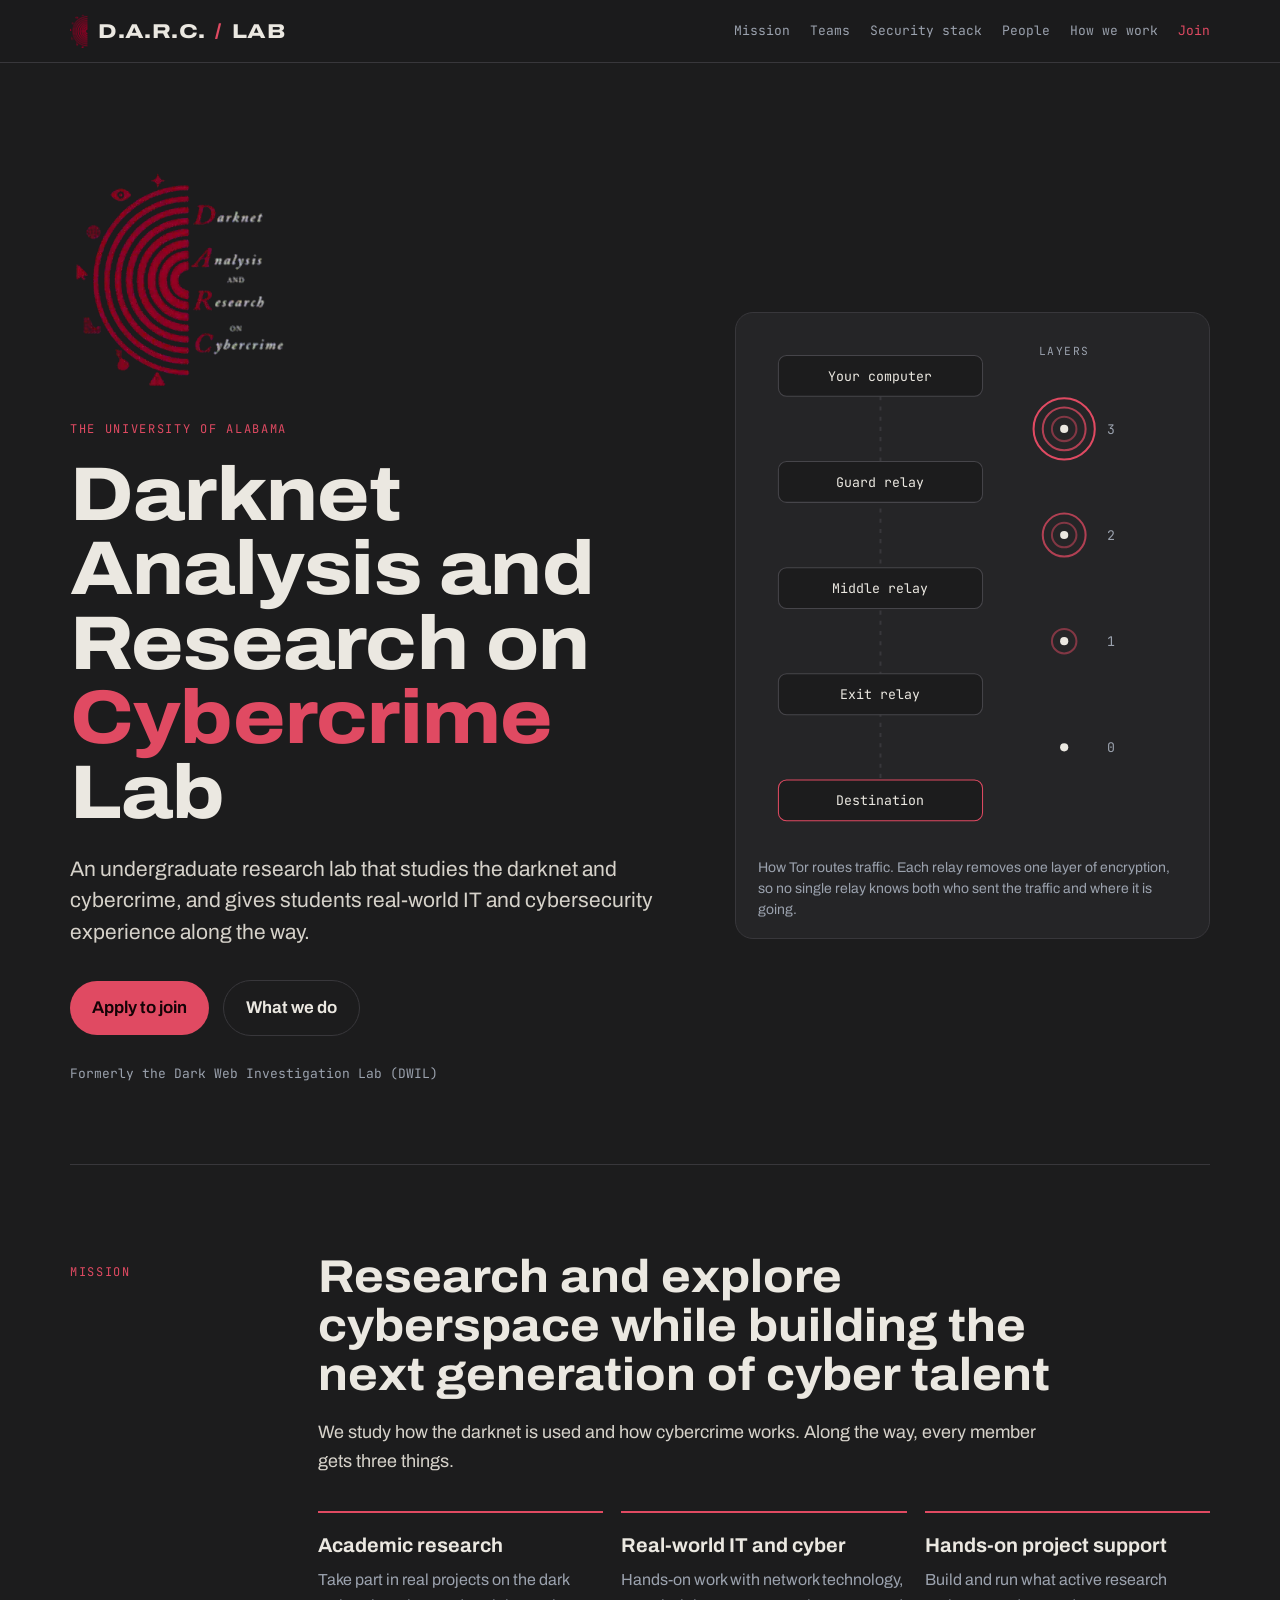
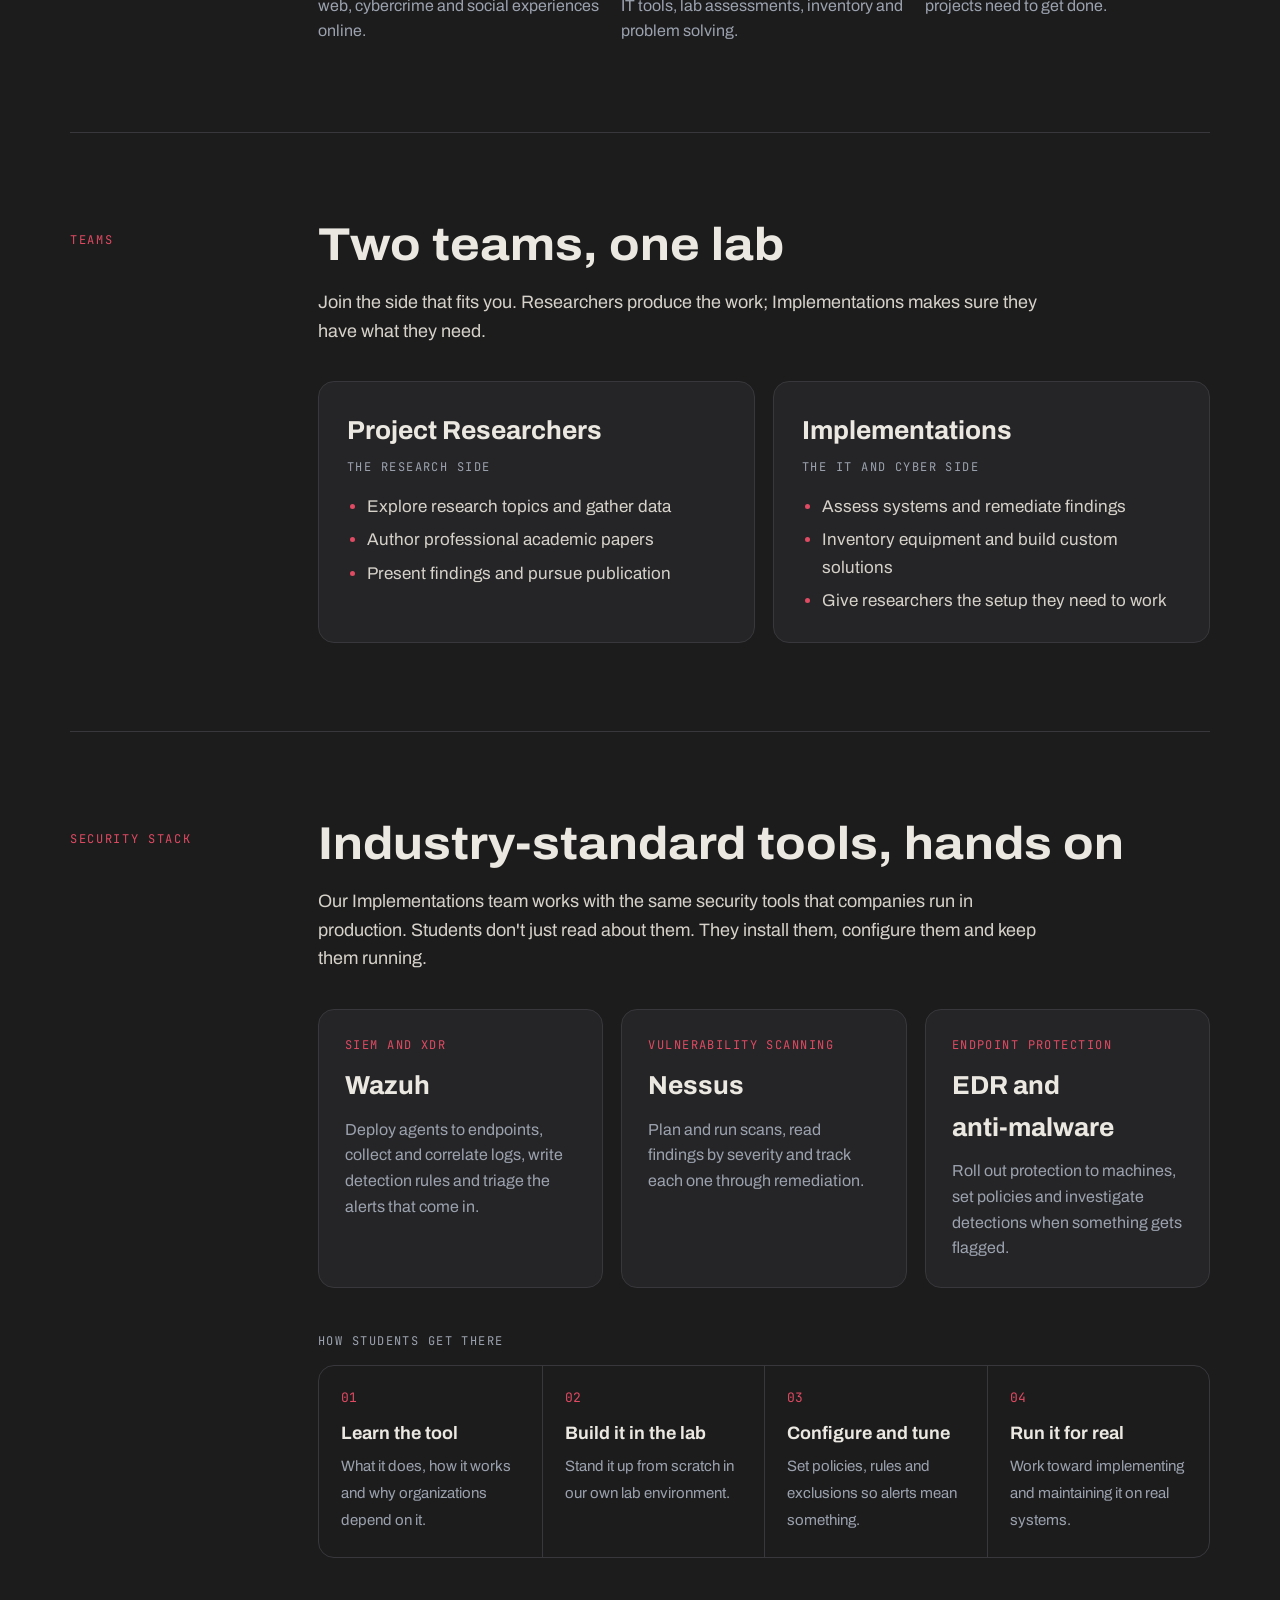
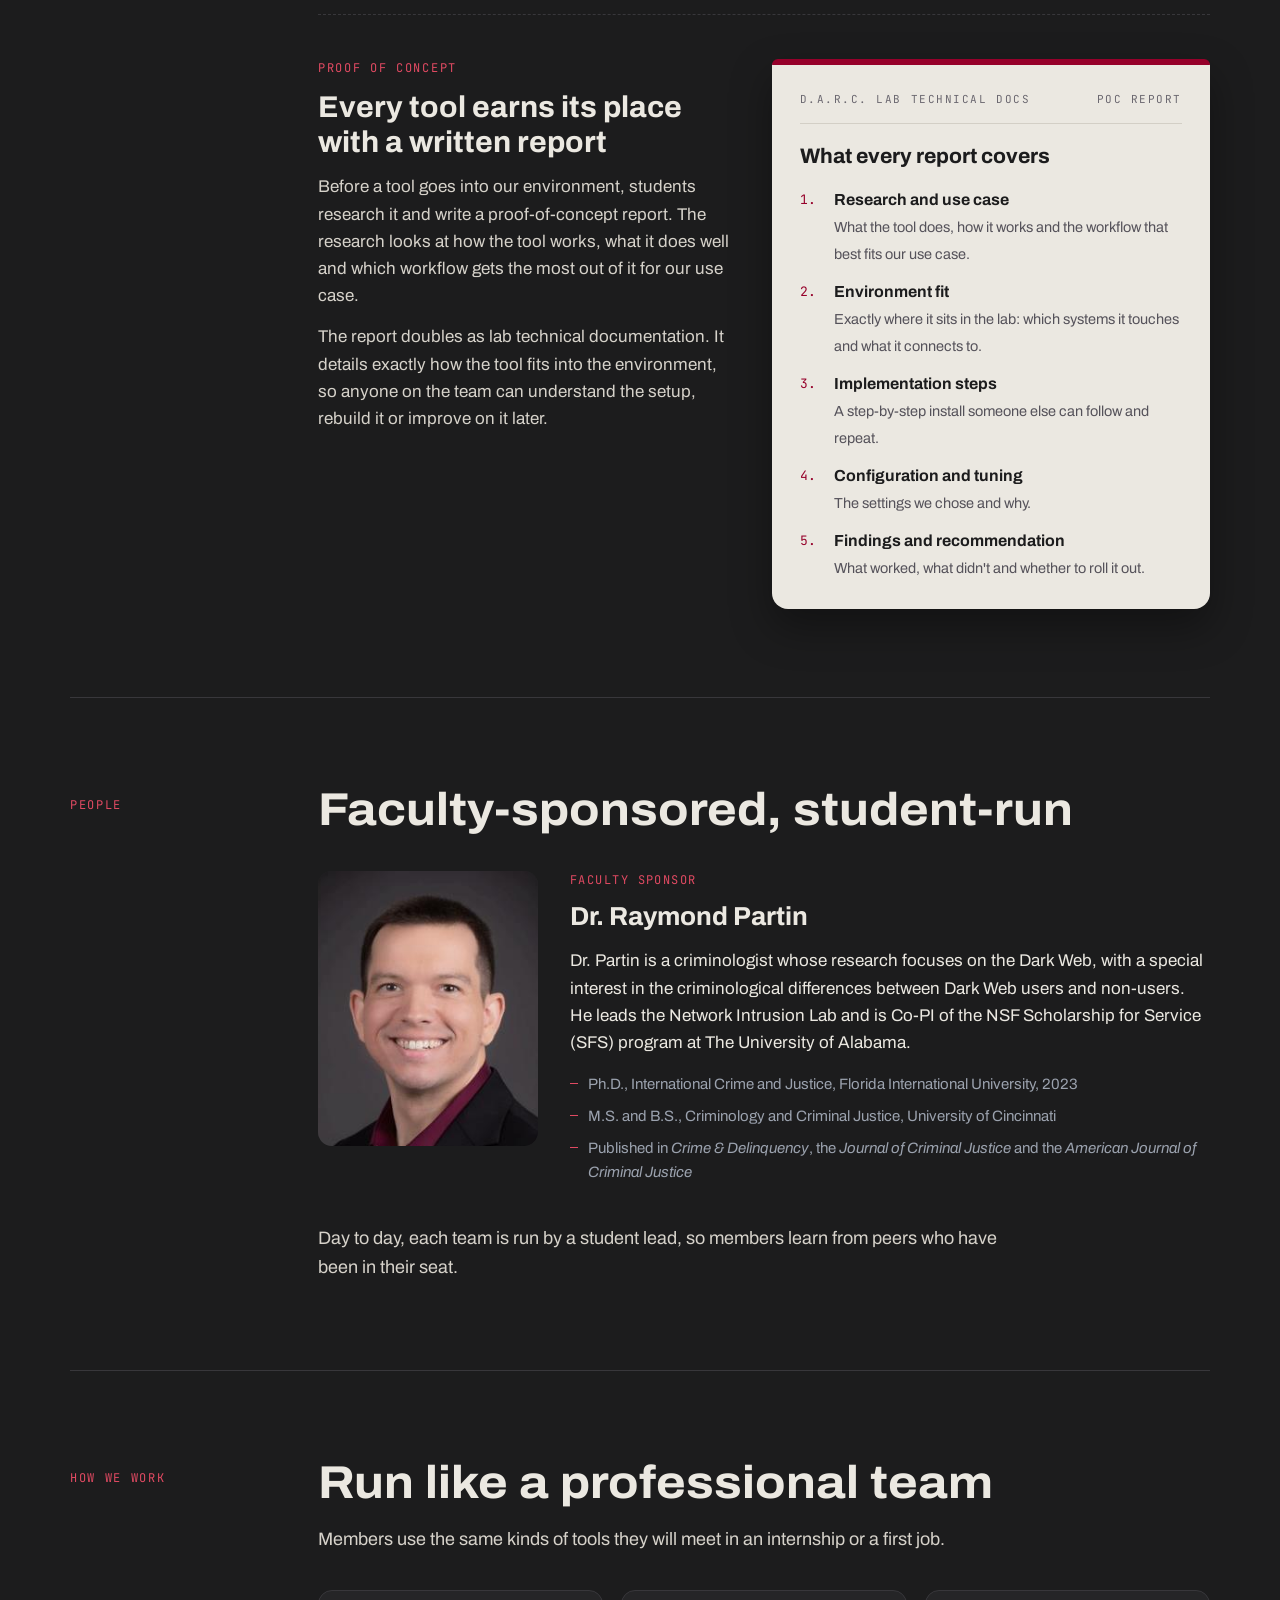
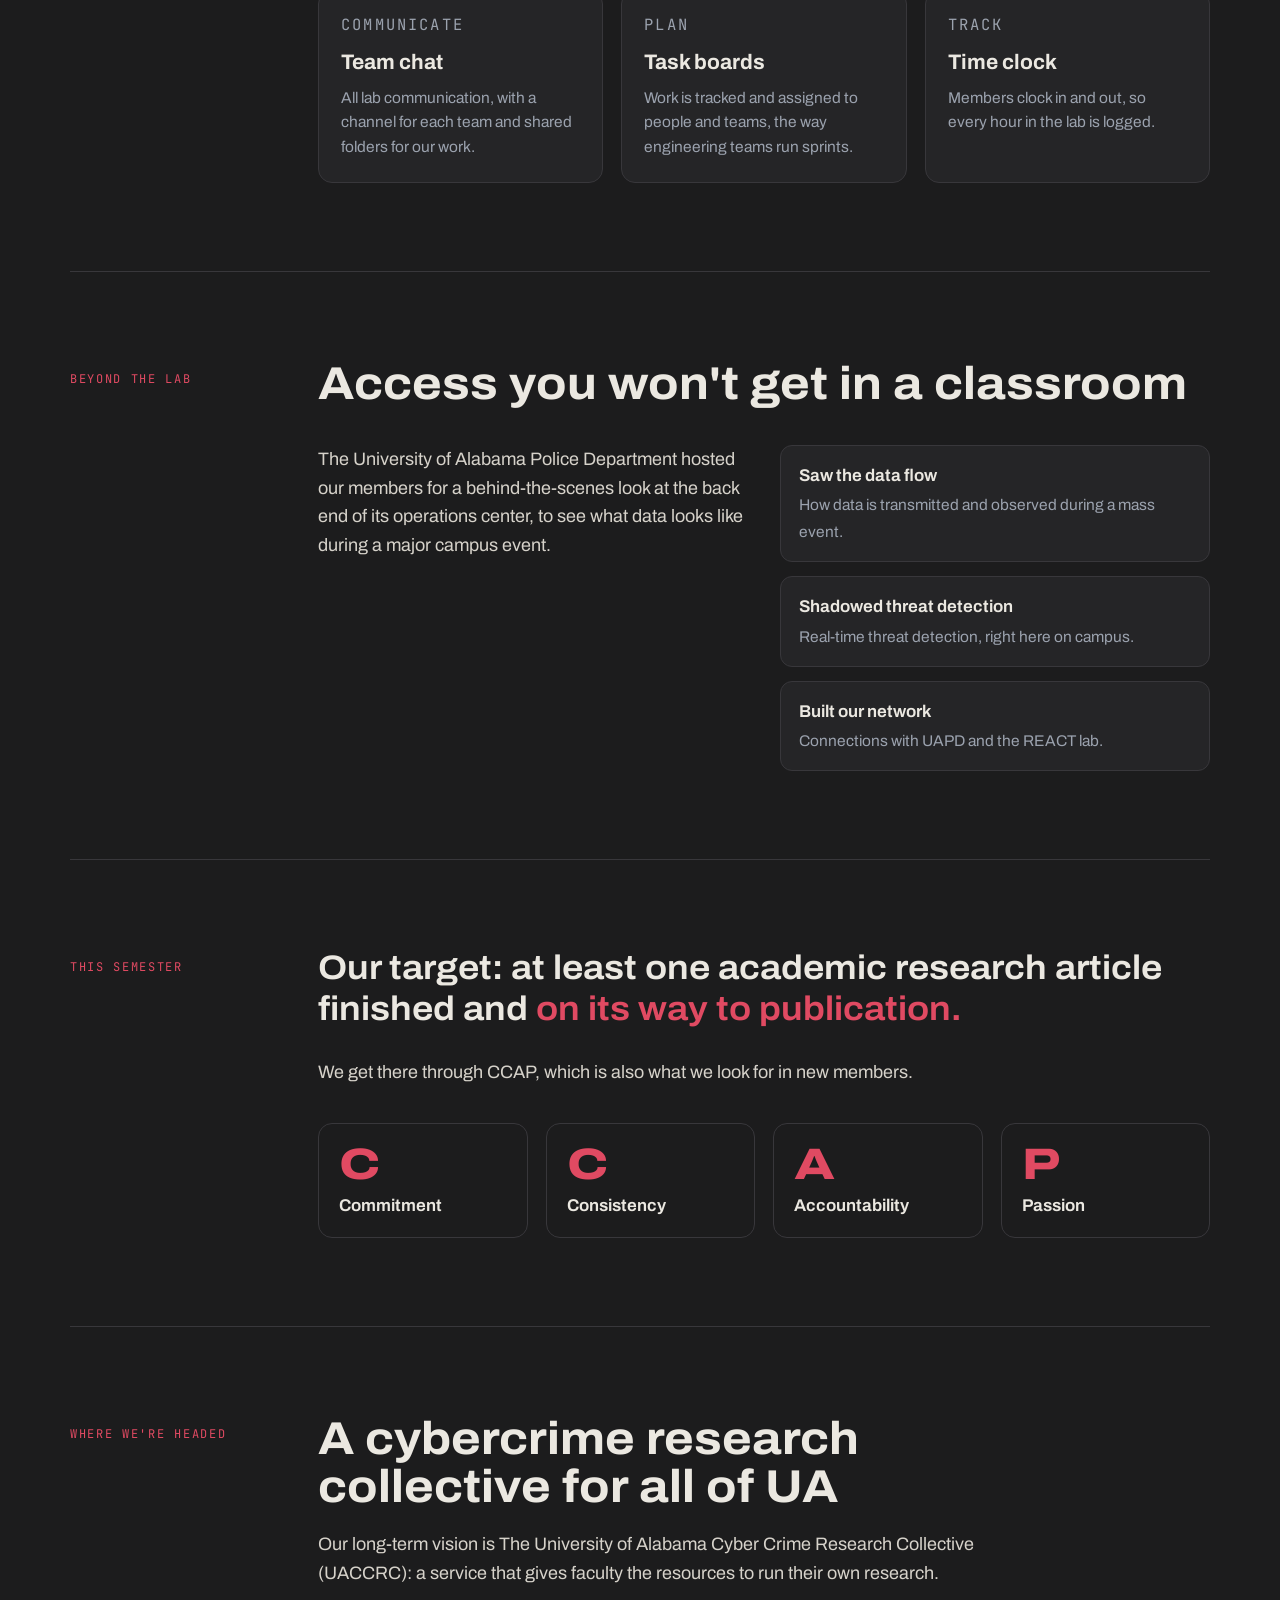
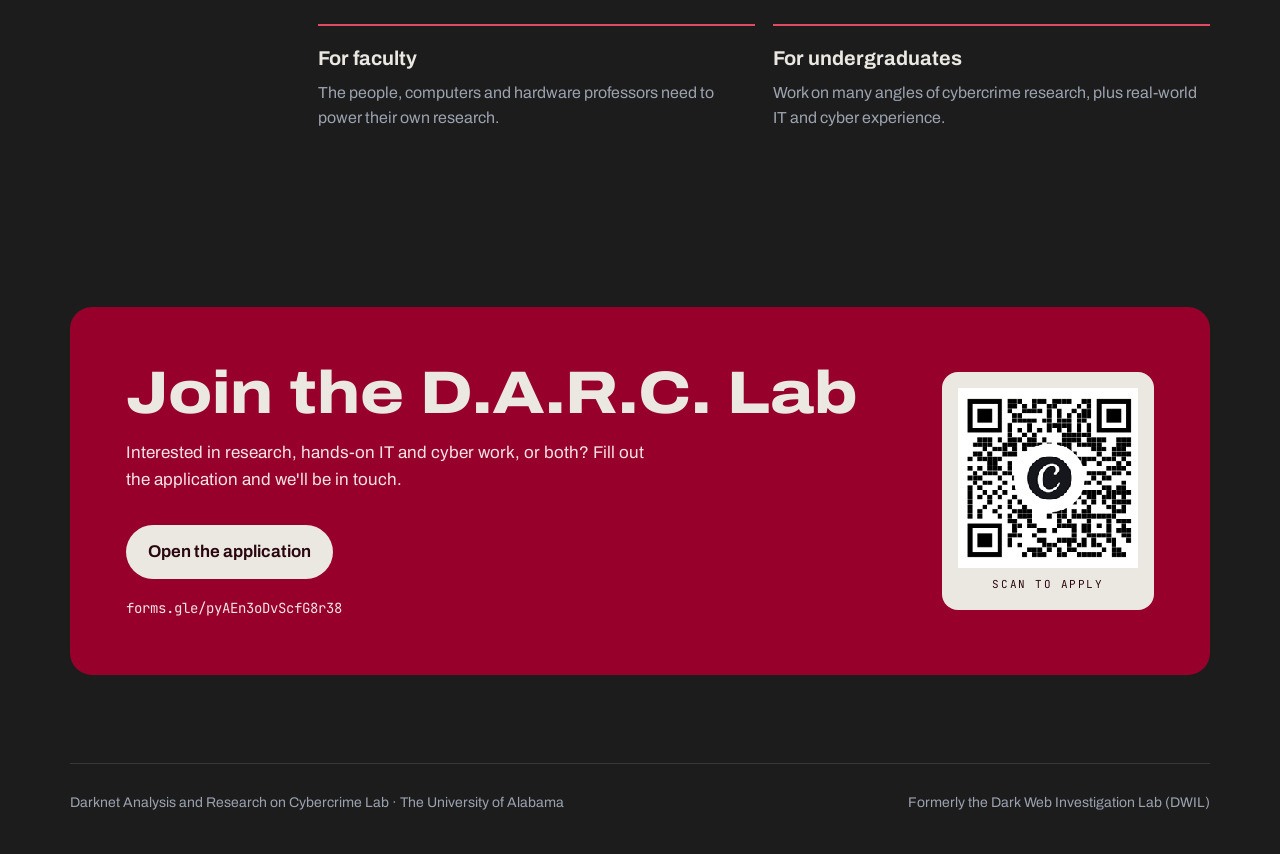
==== index.html @ 3f5a8631 "D.A.R.C. Lab website Co-Authored-By: Claude Opus 5.5 <noreply@anthropic.com> Claude-Session: https:/" ====
<!doctype html>
<html lang="en">
<head>
<meta charset="utf-8">
<meta name="viewport" content="width=device-width, initial-scale=1, viewport-fit=cover">
<meta name="description" content="The Darknet Analysis and Research on Cybercrime Lab (D.A.R.C. Lab) at The University of Alabama.">
<title>D.A.R.C. Lab</title>
<link rel="icon" href="favicon.ico" sizes="any">
<link rel="icon" type="image/png" sizes="32x32" href="assets/favicon-32.png">
<link rel="apple-touch-icon" href="assets/icon-180.png">
<meta property="og:image" content="assets/icon-512.png">
<meta name="theme-color" content="#1c1c1d">
<link rel="preconnect" href="https://fonts.googleapis.com">
<link rel="preconnect" href="https://fonts.gstatic.com" crossorigin>
<link rel="stylesheet" href="https://fonts.googleapis.com/css2?family=Archivo:wdth,wght@62..125,300..800&family=JetBrains+Mono:wght@400;500&display=swap">
<style>
html, body { margin: 0; }
img { max-width: 100%; }
/* Layout: a field report. Mono section tags in a left rail, content in the right column; hero pairs the lab's name with a Tor circuit diagram. Single dark look by choice. */
:root {
  --ink: #1c1c1d;
  --panel: #252527;
  --line: #38373b;
  --fg: #ebe8e1;
  --muted: #9ba2ae;
  --crimson: #e04a62;
  --crimson-deep: #96002a;
  --display: "Archivo", "Helvetica Neue", Arial, sans-serif;
  --body: "Archivo", "Helvetica Neue", Arial, sans-serif;
  --mono: "JetBrains Mono", ui-monospace, "SFMono-Regular", Menlo, monospace;
  color-scheme: dark;
}
* { box-sizing: border-box; }
html { scroll-behavior: smooth; }
@media (prefers-reduced-motion: reduce) { html { scroll-behavior: auto; } }
body {
  background: var(--ink);
  color: var(--fg);
  font-family: var(--body);
  font-size: 17px;
  line-height: 1.6;
  padding-inline: clamp(16px, 4vw, 40px);
  padding-block: 0;
}
a { color: inherit; }
a:focus-visible, button:focus-visible { outline: 2px solid var(--crimson); outline-offset: 3px; border-radius: 4px; }
.wrap { max-width: 1140px; margin-inline: auto; }
h1, h2, h3 { font-family: var(--display); margin: 0; text-wrap: balance; }
p { margin: 0; }
.tag { font-family: var(--mono); font-size: 12px; letter-spacing: .14em; text-transform: uppercase; color: var(--crimson); }
.muted { color: var(--muted); }

/* Header */
.top {
  position: sticky; top: env(safe-area-inset-top, 0px); z-index: 5;
  background: color-mix(in srgb, var(--ink) 88%, transparent);
  backdrop-filter: blur(8px);
  border-bottom: 1px solid var(--line);
  margin-inline: calc(-1 * clamp(16px, 4vw, 40px));
  padding: 14px clamp(16px, 4vw, 40px);
}
.top .wrap { display: flex; align-items: center; justify-content: space-between; gap: 16px; flex-wrap: wrap; }
.mark { display: inline-flex; align-items: center; gap: 10px; font-family: var(--display); font-stretch: 125%; font-weight: 800; font-size: 20px; letter-spacing: .02em; text-decoration: none; }
.mark span { color: var(--crimson); }
.mark img { height: 34px; width: auto; }
.hero-logo { width: clamp(150px, 20vw, 220px); height: auto; margin-bottom: 20px; }
.nav { display: flex; gap: 20px; flex-wrap: wrap; font-family: var(--mono); font-size: 13px; }
.nav a { text-decoration: none; color: var(--muted); }
.nav a:hover { color: var(--fg); }
.nav a.cta { color: var(--crimson); }

/* Hero */
.hero { display: grid; grid-template-columns: minmax(0, 1.25fr) minmax(0, 1fr); gap: clamp(32px, 6vw, 72px); align-items: center; padding-block: clamp(48px, 9vw, 104px) clamp(48px, 7vw, 80px); }
.hero h1 { font-stretch: 112%; font-weight: 780; font-size: clamp(40px, 6.4vw, 76px); line-height: .98; letter-spacing: -.01em; margin-block: 18px 24px; }
.hero h1 em { font-style: normal; color: var(--crimson); }
.lede { font-size: clamp(18px, 2vw, 21px); line-height: 1.5; max-width: 34em; color: #d6d2ca; }
.actions { display: flex; flex-wrap: wrap; gap: 14px; align-items: center; margin-top: 32px; }
.btn { display: inline-flex; align-items: center; gap: 10px; background: var(--crimson); color: #140306; font-weight: 650; text-decoration: none; padding: 13px 22px; border-radius: 999px; transition: transform .15s ease; }
.btn:hover { transform: translateY(-1px); }
.btn.ghost { background: transparent; color: var(--fg); border: 1px solid var(--line); }
.formerly { margin-top: 28px; font-family: var(--mono); font-size: 13px; color: var(--muted); }

.circuit { background: var(--panel); border: 1px solid var(--line); border-radius: 18px; padding: 22px 22px 18px; }
.circuit svg { display: block; width: 100%; height: auto; max-width: 100%; }
.circuit figcaption { font-size: 14px; line-height: 1.5; color: var(--muted); margin-top: 12px; }
.travel { animation: travel 6s linear infinite; }
@keyframes travel { from { transform: translateY(0); } to { transform: translateY(416px); } }
@media (prefers-reduced-motion: reduce) { .travel { animation: none; } }

/* Sections */
.sec { display: grid; grid-template-columns: 200px minmax(0, 1fr); gap: 24px 48px; padding-block: clamp(48px, 7vw, 88px); border-top: 1px solid var(--line); }
.sec > .tag { padding-top: 10px; }
.sec h2 { font-stretch: 108%; font-weight: 720; font-size: clamp(30px, 4vw, 46px); line-height: 1.06; margin-bottom: 18px; }
.sec .intro { max-width: 40em; color: #d6d2ca; font-size: 18px; }
.grid { display: grid; gap: 18px; margin-top: 36px; }
.g3 { grid-template-columns: repeat(3, minmax(0, 1fr)); }
.g2 { grid-template-columns: repeat(2, minmax(0, 1fr)); }
.g4 { grid-template-columns: repeat(4, minmax(0, 1fr)); }
.item { border-top: 2px solid var(--crimson); padding-top: 16px; }
.item h3 { font-size: 20px; font-weight: 680; margin-bottom: 6px; }
.item p { color: var(--muted); font-size: 16px; }

.team { background: var(--panel); border: 1px solid var(--line); border-radius: 16px; padding: 28px; }
.team h3 { font-size: 26px; font-weight: 720; }
.team .lead { font-family: var(--mono); font-size: 12px; letter-spacing: .12em; text-transform: uppercase; color: var(--muted); margin: 6px 0 16px; }
.team ul { margin: 0; padding-left: 20px; color: #d6d2ca; display: grid; gap: 6px; }
.team li::marker { color: var(--crimson); }

.sponsor { display: grid; grid-template-columns: 220px minmax(0, 1fr); gap: 32px; align-items: start; margin-top: 36px; }
.sponsor img, .person img { width: 100%; aspect-ratio: 4 / 5; object-fit: cover; object-position: center top; border-radius: 14px; background: var(--panel); }
.role { font-family: var(--mono); font-size: 12px; letter-spacing: .12em; text-transform: uppercase; color: var(--crimson); margin-bottom: 6px; }
.sponsor h3, .person h3 { font-size: 26px; font-weight: 720; margin-bottom: 10px; }
.sponsor p + p { margin-top: 12px; }
.facts { list-style: none; padding: 0; margin: 16px 0 0; display: grid; gap: 8px; font-size: 15px; color: var(--muted); }
.facts li { padding-left: 18px; position: relative; }
.facts li::before { content: ""; position: absolute; left: 0; top: .7em; width: 8px; height: 1px; background: var(--crimson); }
.people { display: grid; grid-template-columns: repeat(2, minmax(0, 1fr)); gap: 28px; margin-top: 44px; }
.person { display: grid; grid-template-columns: 140px minmax(0, 1fr); gap: 22px; align-items: start; }
.person .from { font-size: 15px; color: var(--muted); margin-bottom: 4px; }

.tool { background: var(--panel); border: 1px solid var(--line); border-radius: 14px; padding: 22px; }
.tool .tag { color: var(--muted); }
.tool h3 { font-size: 21px; font-weight: 700; margin: 8px 0 6px; }
.tool p { color: var(--muted); font-size: 15.5px; }

.past { display: grid; grid-template-columns: minmax(0, 1fr) minmax(0, 1fr); gap: 32px; margin-top: 36px; }
.past ul { list-style: none; padding: 0; margin: 0; display: grid; gap: 14px; }
.past li { background: var(--panel); border: 1px solid var(--line); border-radius: 12px; padding: 16px 18px; }
.past li b { display: block; font-weight: 650; margin-bottom: 2px; }
.past li span { color: var(--muted); font-size: 15.5px; }

.target { font-family: var(--display); font-stretch: 108%; font-weight: 650; font-size: clamp(24px, 3vw, 34px); line-height: 1.2; max-width: 26em; }
.target em { font-style: normal; color: var(--crimson); }
.ccap .letter { font-family: var(--display); font-stretch: 125%; font-weight: 800; font-size: 44px; line-height: 1; color: var(--crimson); }
.ccap .word { font-weight: 650; margin-top: 6px; }
.ccap > div { border: 1px solid var(--line); border-radius: 14px; padding: 18px 20px; }

.join { display: grid; grid-template-columns: minmax(0, 1fr) auto; gap: 40px; align-items: center; background: var(--crimson-deep); border-radius: 22px; padding: clamp(28px, 5vw, 56px); margin-block: clamp(48px, 7vw, 88px); }
.join h2 { font-stretch: 118%; font-weight: 800; font-size: clamp(34px, 5vw, 60px); line-height: 1; margin-bottom: 16px; }
.join p { color: #f6e3e6; max-width: 32em; }
.join .btn { background: var(--fg); color: #2a0710; }
.join .link { font-family: var(--mono); font-size: 14px; color: #f6e3e6; word-break: break-all; margin-top: 18px; }
.qr { background: var(--fg); border-radius: 16px; padding: 16px; text-align: center; }
.qr img { width: 180px; height: 180px; display: block; image-rendering: pixelated; }
.qr span { display: block; font-family: var(--mono); font-size: 11px; letter-spacing: .14em; color: #2a0710; margin-top: 8px; }

.stack { display: grid; grid-template-columns: repeat(3, minmax(0, 1fr)); gap: 18px; margin-top: 36px; }
.stack article { background: var(--panel); border: 1px solid var(--line); border-radius: 16px; padding: 26px; display: flex; flex-direction: column; gap: 10px; }
.stack .kind { font-family: var(--mono); font-size: 12px; letter-spacing: .12em; text-transform: uppercase; color: var(--crimson); }
.stack h3 { font-size: 26px; font-weight: 720; }
.stack p { color: var(--muted); font-size: 16px; }
.path { list-style: none; counter-reset: step; padding: 0; margin: 40px 0 0; display: grid; grid-template-columns: repeat(4, minmax(0, 1fr)); gap: 0; border: 1px solid var(--line); border-radius: 16px; overflow: hidden; }
.path li { counter-increment: step; padding: 22px 22px 24px; border-left: 1px solid var(--line); }
.path li:first-child { border-left: none; }
.path li::before { content: "0" counter(step); display: block; font-family: var(--mono); font-size: 13px; color: var(--crimson); margin-bottom: 10px; }
.path b { display: block; font-size: 18px; font-weight: 680; margin-bottom: 4px; }
.path span { color: var(--muted); font-size: 15px; }
.path-label { font-family: var(--mono); font-size: 12px; letter-spacing: .12em; text-transform: uppercase; color: var(--muted); margin-top: 44px; }
.path-label + .path { margin-top: 14px; }
@media (max-width: 900px) { .stack { grid-template-columns: minmax(0, 1fr); } .path { grid-template-columns: repeat(2, minmax(0, 1fr)); } .path li:nth-child(3) { border-left: none; } .path li:nth-child(n+3) { border-top: 1px solid var(--line); } }
@media (max-width: 600px) { .path { grid-template-columns: minmax(0, 1fr); } .path li { border-left: none; } .path li + li { border-top: 1px solid var(--line); } }

.poc { display: grid; grid-template-columns: minmax(0, 1fr) minmax(0, 1.05fr); gap: 36px; align-items: start; margin-top: 56px; padding-top: 44px; border-top: 1px dashed var(--line); }
.poc h3 { font-size: clamp(24px, 2.6vw, 30px); font-weight: 720; line-height: 1.15; margin-bottom: 14px; }
.poc .body { color: #d6d2ca; font-size: 17px; }
.poc .body + .body { margin-top: 14px; }
.report { background: var(--fg); color: #1c1c1d; border-radius: 6px 6px 16px 16px; padding: 26px 28px 28px; box-shadow: 0 18px 40px rgba(0,0,0,.35); border-top: 6px solid var(--crimson-deep); }
.report .head { display: flex; justify-content: space-between; gap: 12px; flex-wrap: wrap; font-family: var(--mono); font-size: 11px; letter-spacing: .14em; text-transform: uppercase; color: #6b6870; padding-bottom: 14px; border-bottom: 1px solid #d3cfc6; }
.report .title { font-family: var(--display); font-weight: 720; font-size: 21px; margin: 16px 0 14px; color: #1c1c1d; }
.report ol { list-style: none; counter-reset: sec; margin: 0; padding: 0; display: grid; gap: 12px; }
.report li { counter-increment: sec; display: grid; grid-template-columns: 34px minmax(0, 1fr); }
.report li::before { content: counter(sec) "."; font-family: var(--mono); font-size: 13px; color: var(--crimson-deep); padding-top: 3px; }
.report li b { display: block; font-size: 16px; font-weight: 680; color: #1c1c1d; }
.report li span { font-size: 14.5px; color: #55525a; line-height: 1.5; }
@media (max-width: 900px) { .poc { grid-template-columns: minmax(0, 1fr); } }

footer { border-top: 1px solid var(--line); padding-block: 28px 40px; display: flex; flex-wrap: wrap; gap: 12px 32px; justify-content: space-between; font-size: 14px; color: var(--muted); }

@media (max-width: 900px) {
  .hero { grid-template-columns: minmax(0, 1fr); }
  .sec { grid-template-columns: minmax(0, 1fr); }
  .g3, .g4 { grid-template-columns: repeat(2, minmax(0, 1fr)); }
  .people, .past { grid-template-columns: minmax(0, 1fr); }
}
@media (max-width: 600px) {
  .g2, .g3 { grid-template-columns: minmax(0, 1fr); }
  .sponsor { grid-template-columns: minmax(0, 1fr); }
  .sponsor img { max-width: 220px; }
  .person { grid-template-columns: 96px minmax(0, 1fr); }
  .join { grid-template-columns: minmax(0, 1fr); }
  .qr { justify-self: start; }
  .nav { gap: 14px; }
}
</style>

</head>
<body>
<header class="top">
  <div class="wrap">
    <a class="mark" href="#top"><img src="assets/emblem.png" alt="" width="153" height="285">D.A.R.C.<span>/</span>LAB</a>
    <nav class="nav" aria-label="Sections">
      <a href="#mission">Mission</a>
      <a href="#teams">Teams</a>
      <a href="#stack">Security stack</a>
      <a href="#people">People</a>
      <a href="#work">How we work</a>
      <a class="cta" href="#join">Join</a>
    </nav>
  </div>
</header>

<main class="wrap" id="top">
  <section class="hero">
    <div>
      <picture>
        <source srcset="assets/darc-logo.png" media="(prefers-reduced-motion: reduce)">
        <img class="hero-logo" src="assets/darc-logo-animated.webp" alt="D.A.R.C. Lab logo: Darknet Analysis and Research on Cybercrime" width="293" height="300">
      </picture>
      <p class="tag">The University of Alabama</p>
      <h1>Darknet Analysis and Research on <em>Cybercrime</em> Lab</h1>
      <p class="lede">An undergraduate research lab that studies the darknet and cybercrime, and gives students real-world IT and cybersecurity experience along the way.</p>
      <div class="actions">
        <a class="btn" href="https://forms.gle/pyAEn3oDvScfG8r38" target="_blank" rel="noopener">Apply to join</a>
        <a class="btn ghost" href="#mission">What we do</a>
      </div>
      <p class="formerly">Formerly the Dark Web Investigation Lab (DWIL)</p>
    </div>

    <figure class="circuit" style="margin:0">
      <svg viewBox="0 0 420 500" role="img" aria-label="Diagram of a Tor circuit: traffic leaves your computer wrapped in three layers of encryption, and the guard, middle and exit relays each remove one layer before it reaches the destination.">
        <line x1="120" y1="40" x2="120" y2="456" stroke="#38373b" stroke-width="2" stroke-dasharray="4 6"/>
        <circle class="travel" cx="120" cy="40" r="5" fill="#e04a62"/>
        <g font-family="JetBrains Mono, monospace" font-size="13">
          <g><rect x="20" y="20" width="200" height="40" rx="8" fill="#1c1c1d" stroke="#46454a"/><text x="120" y="45" text-anchor="middle" fill="#ebe8e1">Your computer</text></g>
          <g><rect x="20" y="124" width="200" height="40" rx="8" fill="#1c1c1d" stroke="#46454a"/><text x="120" y="149" text-anchor="middle" fill="#ebe8e1">Guard relay</text></g>
          <g><rect x="20" y="228" width="200" height="40" rx="8" fill="#1c1c1d" stroke="#46454a"/><text x="120" y="253" text-anchor="middle" fill="#ebe8e1">Middle relay</text></g>
          <g><rect x="20" y="332" width="200" height="40" rx="8" fill="#1c1c1d" stroke="#46454a"/><text x="120" y="357" text-anchor="middle" fill="#ebe8e1">Exit relay</text></g>
          <g><rect x="20" y="436" width="200" height="40" rx="8" fill="#1c1c1d" stroke="#e04a62"/><text x="120" y="461" text-anchor="middle" fill="#ebe8e1">Destination</text></g>

          <g transform="translate(300 92)"><circle r="30" fill="none" stroke="#e04a62" stroke-width="2"/><circle r="21" fill="none" stroke="#e04a62" stroke-width="2" opacity=".75"/><circle r="12" fill="none" stroke="#e04a62" stroke-width="2" opacity=".5"/><circle r="4" fill="#ebe8e1"/><text x="42" y="5" fill="#9ba2ae">3</text></g>
          <g transform="translate(300 196)"><circle r="21" fill="none" stroke="#e04a62" stroke-width="2" opacity=".75"/><circle r="12" fill="none" stroke="#e04a62" stroke-width="2" opacity=".5"/><circle r="4" fill="#ebe8e1"/><text x="42" y="5" fill="#9ba2ae">2</text></g>
          <g transform="translate(300 300)"><circle r="12" fill="none" stroke="#e04a62" stroke-width="2" opacity=".5"/><circle r="4" fill="#ebe8e1"/><text x="42" y="5" fill="#9ba2ae">1</text></g>
          <g transform="translate(300 404)"><circle r="4" fill="#ebe8e1"/><text x="42" y="5" fill="#9ba2ae">0</text></g>
          <text x="300" y="20" text-anchor="middle" fill="#9ba2ae" font-size="11" letter-spacing="1.5">LAYERS</text>
        </g>
      </svg>
      <figcaption>How Tor routes traffic. Each relay removes one layer of encryption, so no single relay knows both who sent the traffic and where it is going.</figcaption>
    </figure>
  </section>

  <section class="sec" id="mission">
    <p class="tag">Mission</p>
    <div>
      <h2>Research and explore cyberspace while building the next generation of cyber talent</h2>
      <p class="intro">We study how the darknet is used and how cybercrime works. Along the way, every member gets three things.</p>
      <div class="grid g3">
        <div class="item"><h3>Academic research</h3><p>Take part in real projects on the dark web, cybercrime and social experiences online.</p></div>
        <div class="item"><h3>Real-world IT and cyber</h3><p>Hands-on work with network technology, IT tools, lab assessments, inventory and problem solving.</p></div>
        <div class="item"><h3>Hands-on project support</h3><p>Build and run what active research projects need to get done.</p></div>
      </div>
    </div>
  </section>

  <section class="sec" id="teams">
    <p class="tag">Teams</p>
    <div>
      <h2>Two teams, one lab</h2>
      <p class="intro">Join the side that fits you. Researchers produce the work; Implementations makes sure they have what they need.</p>
      <div class="grid g2">
        <div class="team">
          <h3>Project Researchers</h3>
          <p class="lead">The research side</p>
          <ul>
            <li>Explore research topics and gather data</li>
            <li>Author professional academic papers</li>
            <li>Present findings and pursue publication</li>
          </ul>
        </div>
        <div class="team">
          <h3>Implementations</h3>
          <p class="lead">The IT and cyber side</p>
          <ul>
            <li>Assess systems and remediate findings</li>
            <li>Inventory equipment and build custom solutions</li>
            <li>Give researchers the setup they need to work</li>
          </ul>
        </div>
      </div>
    </div>
  </section>

  <section class="sec" id="stack">
    <p class="tag">Security stack</p>
    <div>
      <h2>Industry-standard tools, hands on</h2>
      <p class="intro">Our Implementations team works with the same security tools that companies run in production. Students don't just read about them. They install them, configure them and keep them running.</p>
      <div class="stack">
        <article><p class="kind">SIEM and XDR</p><h3>Wazuh</h3><p>Deploy agents to endpoints, collect and correlate logs, write detection rules and triage the alerts that come in.</p></article>
        <article><p class="kind">Vulnerability scanning</p><h3>Nessus</h3><p>Plan and run scans, read findings by severity and track each one through remediation.</p></article>
        <article><p class="kind">Endpoint protection</p><h3>EDR and anti-malware</h3><p>Roll out protection to machines, set policies and investigate detections when something gets flagged.</p></article>
      </div>
      <p class="path-label">How students get there</p>
      <ol class="path">
        <li><b>Learn the tool</b><span>What it does, how it works and why organizations depend on it.</span></li>
        <li><b>Build it in the lab</b><span>Stand it up from scratch in our own lab environment.</span></li>
        <li><b>Configure and tune</b><span>Set policies, rules and exclusions so alerts mean something.</span></li>
        <li><b>Run it for real</b><span>Work toward implementing and maintaining it on real systems.</span></li>
      </ol>
      <div class="poc">
        <div>
          <p class="tag" style="margin-bottom:12px">Proof of concept</p>
          <h3>Every tool earns its place with a written report</h3>
          <p class="body">Before a tool goes into our environment, students research it and write a proof-of-concept report. The research looks at how the tool works, what it does well and which workflow gets the most out of it for our use case.</p>
          <p class="body">The report doubles as lab technical documentation. It details exactly how the tool fits into the environment, so anyone on the team can understand the setup, rebuild it or improve on it later.</p>
        </div>
        <div class="report" role="img" aria-label="Outline of a D.A.R.C. Lab proof-of-concept report: research and use case, environment fit, implementation steps, configuration and tuning, findings and recommendation.">
          <div class="head"><span>D.A.R.C. Lab technical docs</span><span>PoC report</span></div>
          <p class="title">What every report covers</p>
          <ol>
            <li><div><b>Research and use case</b><span>What the tool does, how it works and the workflow that best fits our use case.</span></div></li>
            <li><div><b>Environment fit</b><span>Exactly where it sits in the lab: which systems it touches and what it connects to.</span></div></li>
            <li><div><b>Implementation steps</b><span>A step-by-step install someone else can follow and repeat.</span></div></li>
            <li><div><b>Configuration and tuning</b><span>The settings we chose and why.</span></div></li>
            <li><div><b>Findings and recommendation</b><span>What worked, what didn't and whether to roll it out.</span></div></li>
          </ol>
        </div>
      </div>
    </div>
  </section>

  <section class="sec" id="people">
    <p class="tag">People</p>
    <div>
      <h2>Faculty-sponsored, student-run</h2>
      <div class="sponsor">
        <img src="assets/partin.png" alt="Portrait of Dr. Raymond Partin">
        <div>
          <p class="role">Faculty sponsor</p>
          <h3>Dr. Raymond Partin</h3>
          <p>Dr. Partin is a criminologist whose research focuses on the Dark Web, with a special interest in the criminological differences between Dark Web users and non-users. He leads the Network Intrusion Lab and is Co-PI of the NSF Scholarship for Service (SFS) program at The University of Alabama.</p>
          <ul class="facts">
            <li>Ph.D., International Crime and Justice, Florida International University, 2023</li>
            <li>M.S. and B.S., Criminology and Criminal Justice, University of Cincinnati</li>
            <li>Published in <i>Crime &amp; Delinquency</i>, the <i>Journal of Criminal Justice</i> and the <i>American Journal of Criminal Justice</i></li>
          </ul>
        </div>
      </div>

      <p class="intro" style="margin-top:40px">Day to day, each team is run by a student lead, so members learn from peers who have been in their seat.</p>
    </div>
  </section>

  <section class="sec" id="work">
    <p class="tag">How we work</p>
    <div>
      <h2>Run like a professional team</h2>
      <p class="intro">Members use the same kinds of tools they will meet in an internship or a first job.</p>
      <div class="grid g3">
        <div class="tool"><p class="tag">Communicate</p><h3>Team chat</h3><p>All lab communication, with a channel for each team and shared folders for our work.</p></div>
        <div class="tool"><p class="tag">Plan</p><h3>Task boards</h3><p>Work is tracked and assigned to people and teams, the way engineering teams run sprints.</p></div>
        <div class="tool"><p class="tag">Track</p><h3>Time clock</h3><p>Members clock in and out, so every hour in the lab is logged.</p></div>
      </div>
    </div>
  </section>

  <section class="sec" id="beyond">
    <p class="tag">Beyond the lab</p>
    <div>
      <h2>Access you won't get in a classroom</h2>
      <div class="past">
        <p class="intro">The University of Alabama Police Department hosted our members for a behind-the-scenes look at the back end of its operations center, to see what data looks like during a major campus event.</p>
        <ul>
          <li><b>Saw the data flow</b><span>How data is transmitted and observed during a mass event.</span></li>
          <li><b>Shadowed threat detection</b><span>Real-time threat detection, right here on campus.</span></li>
          <li><b>Built our network</b><span>Connections with UAPD and the REACT lab.</span></li>
        </ul>
      </div>
    </div>
  </section>

  <section class="sec" id="goals">
    <p class="tag">This semester</p>
    <div>
      <p class="target">Our target: at least one academic research article finished and <em>on its way to publication.</em></p>
      <p class="intro" style="margin-top:28px">We get there through CCAP, which is also what we look for in new members.</p>
      <div class="grid g4 ccap">
        <div><p class="letter">C</p><p class="word">Commitment</p></div>
        <div><p class="letter">C</p><p class="word">Consistency</p></div>
        <div><p class="letter">A</p><p class="word">Accountability</p></div>
        <div><p class="letter">P</p><p class="word">Passion</p></div>
      </div>
    </div>
  </section>

  <section class="sec" id="future">
    <p class="tag">Where we're headed</p>
    <div>
      <h2>A cybercrime research collective for all of UA</h2>
      <p class="intro">Our long-term vision is The University of Alabama Cyber Crime Research Collective (UACCRC): a service that gives faculty the resources to run their own research.</p>
      <div class="grid g2">
        <div class="item"><h3>For faculty</h3><p>The people, computers and hardware professors need to power their own research.</p></div>
        <div class="item"><h3>For undergraduates</h3><p>Work on many angles of cybercrime research, plus real-world IT and cyber experience.</p></div>
      </div>
    </div>
  </section>

  <section class="join" id="join">
    <div>
      <h2>Join the D.A.R.C. Lab</h2>
      <p>Interested in research, hands-on IT and cyber work, or both? Fill out the application and we'll be in touch.</p>
      <div class="actions"><a class="btn" href="https://forms.gle/pyAEn3oDvScfG8r38" target="_blank" rel="noopener">Open the application</a></div>
      <p class="link">forms.gle/pyAEn3oDvScfG8r38</p>
    </div>
    <div class="qr">
      <img src="assets/apply-qr.png" alt="QR code for the D.A.R.C. Lab application form">
      <span>SCAN TO APPLY</span>
    </div>
  </section>

  <footer>
    <span>Darknet Analysis and Research on Cybercrime Lab · The University of Alabama</span>
    <span>Formerly the Dark Web Investigation Lab (DWIL)</span>
  </footer>
</main>
</body>
</html>
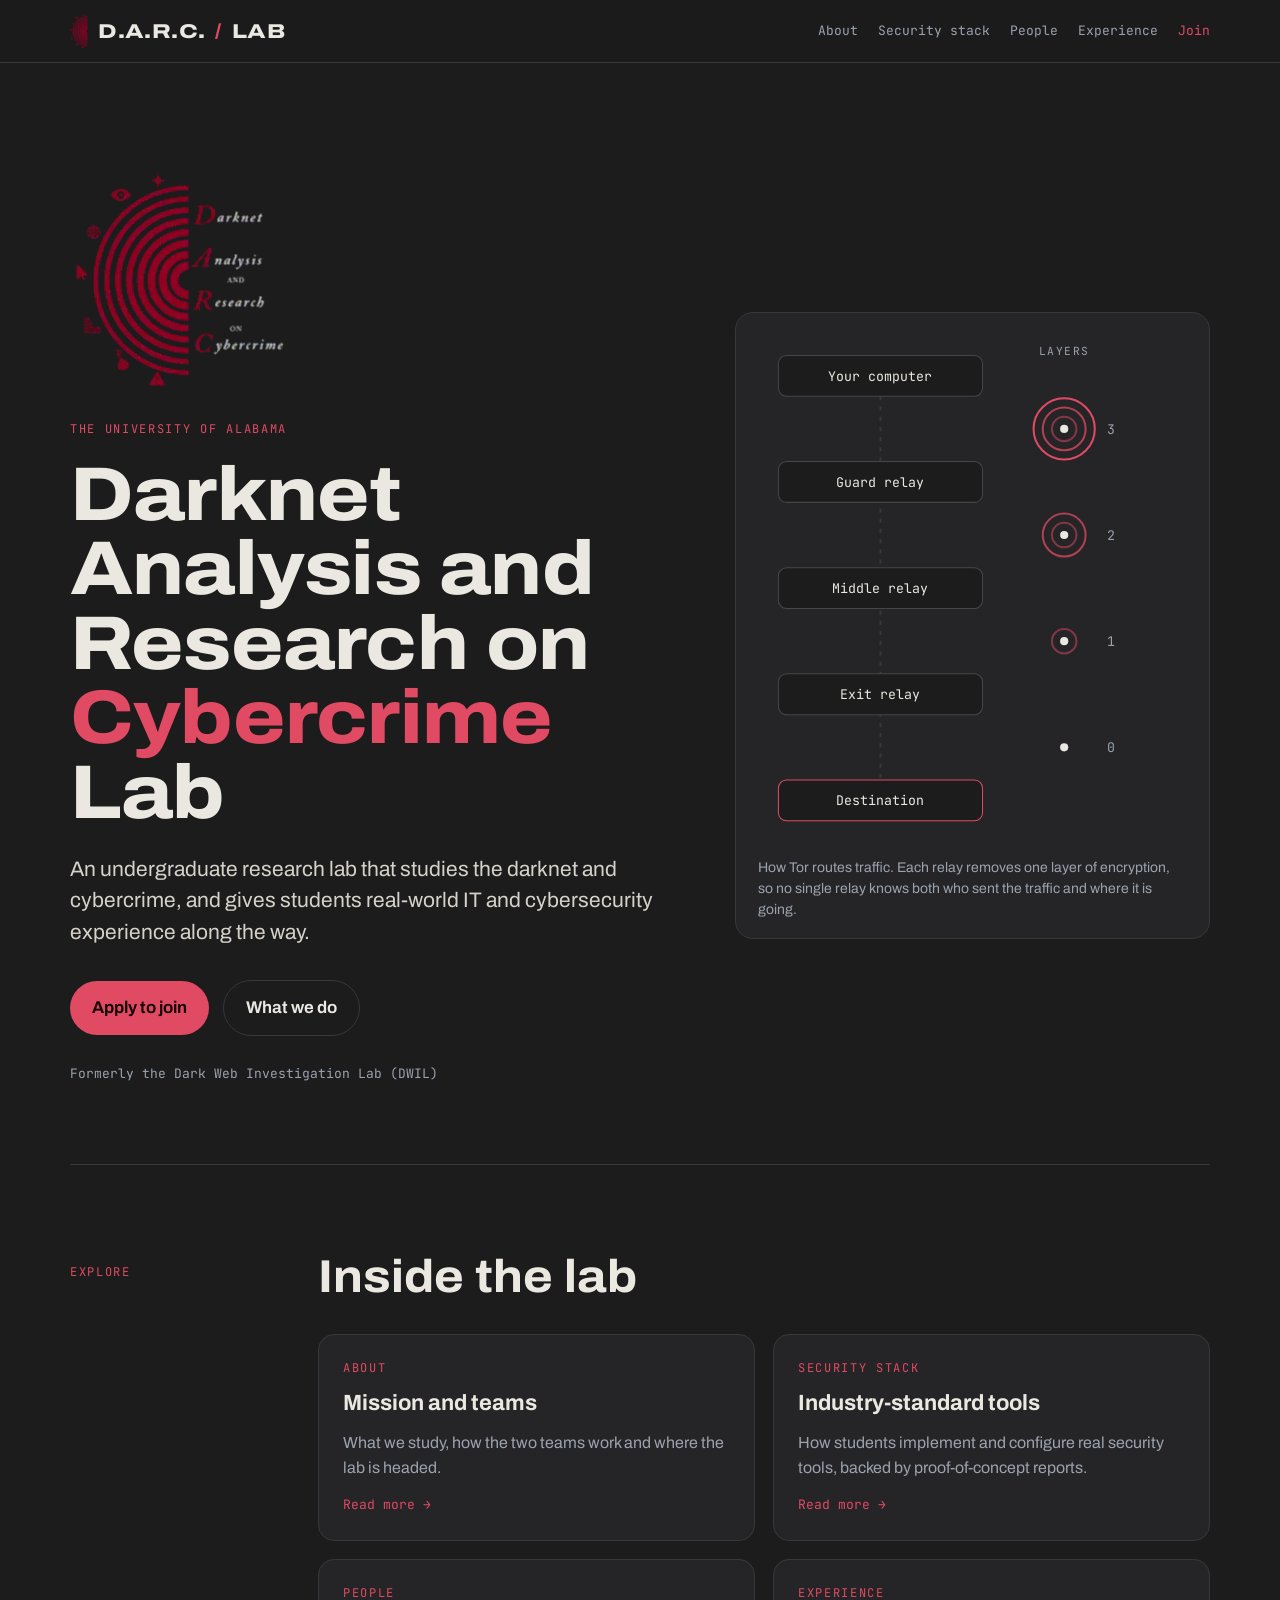
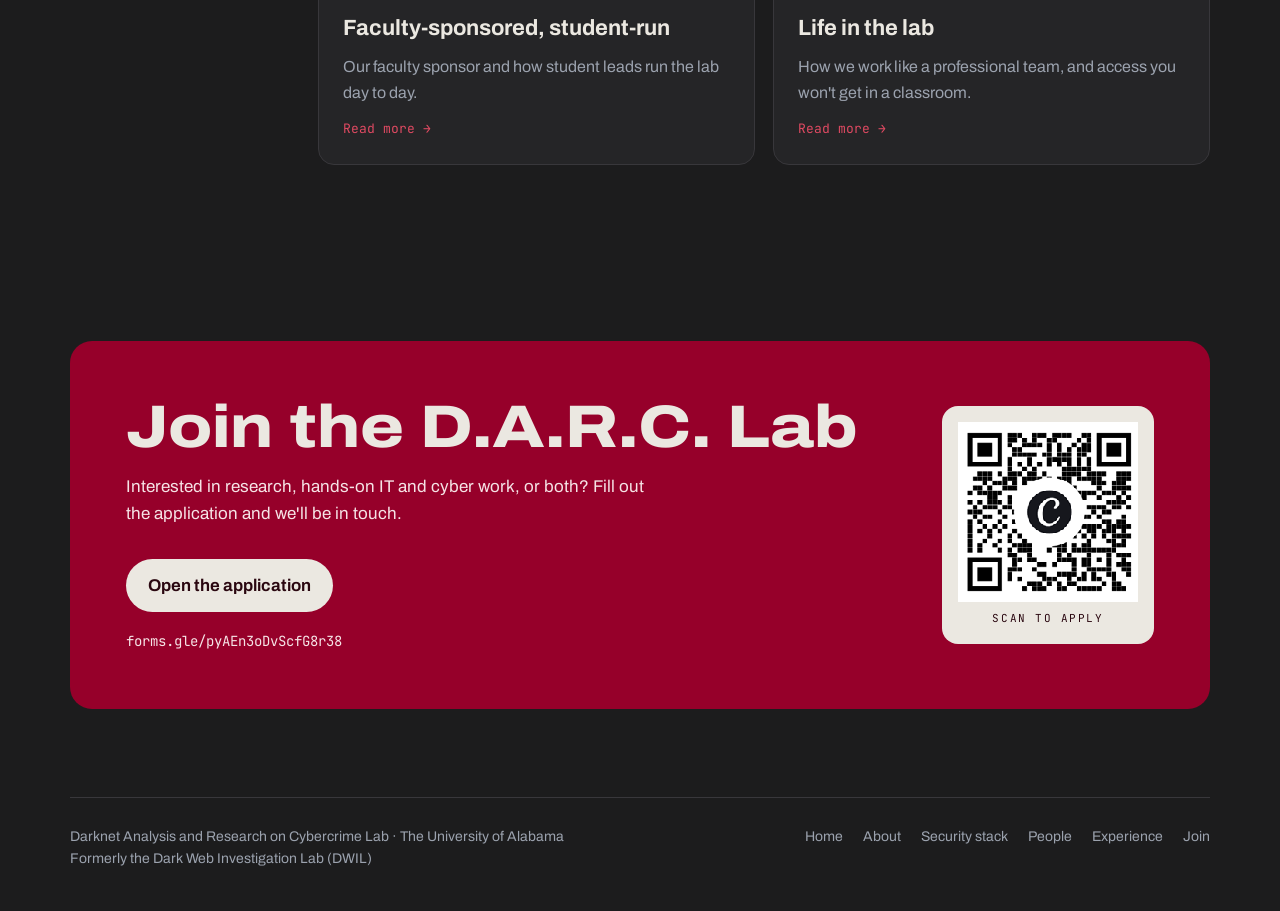
==== commit 2ca72937: "Split the site into separate pages with a shared stylesheet Co-Authored-By: Claude Opus 5.5 <noreply" ====
--- a/index.html
+++ b/index.html
@@ -13,198 +13,18 @@
 <link rel="preconnect" href="https://fonts.googleapis.com">
 <link rel="preconnect" href="https://fonts.gstatic.com" crossorigin>
 <link rel="stylesheet" href="https://fonts.googleapis.com/css2?family=Archivo:wdth,wght@62..125,300..800&family=JetBrains+Mono:wght@400;500&display=swap">
-<style>
-html, body { margin: 0; }
-img { max-width: 100%; }
-/* Layout: a field report. Mono section tags in a left rail, content in the right column; hero pairs the lab's name with a Tor circuit diagram. Single dark look by choice. */
-:root {
-  --ink: #1c1c1d;
-  --panel: #252527;
-  --line: #38373b;
-  --fg: #ebe8e1;
-  --muted: #9ba2ae;
-  --crimson: #e04a62;
-  --crimson-deep: #96002a;
-  --display: "Archivo", "Helvetica Neue", Arial, sans-serif;
-  --body: "Archivo", "Helvetica Neue", Arial, sans-serif;
-  --mono: "JetBrains Mono", ui-monospace, "SFMono-Regular", Menlo, monospace;
-  color-scheme: dark;
-}
-* { box-sizing: border-box; }
-html { scroll-behavior: smooth; }
-@media (prefers-reduced-motion: reduce) { html { scroll-behavior: auto; } }
-body {
-  background: var(--ink);
-  color: var(--fg);
-  font-family: var(--body);
-  font-size: 17px;
-  line-height: 1.6;
-  padding-inline: clamp(16px, 4vw, 40px);
-  padding-block: 0;
-}
-a { color: inherit; }
-a:focus-visible, button:focus-visible { outline: 2px solid var(--crimson); outline-offset: 3px; border-radius: 4px; }
-.wrap { max-width: 1140px; margin-inline: auto; }
-h1, h2, h3 { font-family: var(--display); margin: 0; text-wrap: balance; }
-p { margin: 0; }
-.tag { font-family: var(--mono); font-size: 12px; letter-spacing: .14em; text-transform: uppercase; color: var(--crimson); }
-.muted { color: var(--muted); }
-
-/* Header */
-.top {
-  position: sticky; top: env(safe-area-inset-top, 0px); z-index: 5;
-  background: color-mix(in srgb, var(--ink) 88%, transparent);
-  backdrop-filter: blur(8px);
-  border-bottom: 1px solid var(--line);
-  margin-inline: calc(-1 * clamp(16px, 4vw, 40px));
-  padding: 14px clamp(16px, 4vw, 40px);
-}
-.top .wrap { display: flex; align-items: center; justify-content: space-between; gap: 16px; flex-wrap: wrap; }
-.mark { display: inline-flex; align-items: center; gap: 10px; font-family: var(--display); font-stretch: 125%; font-weight: 800; font-size: 20px; letter-spacing: .02em; text-decoration: none; }
-.mark span { color: var(--crimson); }
-.mark img { height: 34px; width: auto; }
-.hero-logo { width: clamp(150px, 20vw, 220px); height: auto; margin-bottom: 20px; }
-.nav { display: flex; gap: 20px; flex-wrap: wrap; font-family: var(--mono); font-size: 13px; }
-.nav a { text-decoration: none; color: var(--muted); }
-.nav a:hover { color: var(--fg); }
-.nav a.cta { color: var(--crimson); }
-
-/* Hero */
-.hero { display: grid; grid-template-columns: minmax(0, 1.25fr) minmax(0, 1fr); gap: clamp(32px, 6vw, 72px); align-items: center; padding-block: clamp(48px, 9vw, 104px) clamp(48px, 7vw, 80px); }
-.hero h1 { font-stretch: 112%; font-weight: 780; font-size: clamp(40px, 6.4vw, 76px); line-height: .98; letter-spacing: -.01em; margin-block: 18px 24px; }
-.hero h1 em { font-style: normal; color: var(--crimson); }
-.lede { font-size: clamp(18px, 2vw, 21px); line-height: 1.5; max-width: 34em; color: #d6d2ca; }
-.actions { display: flex; flex-wrap: wrap; gap: 14px; align-items: center; margin-top: 32px; }
-.btn { display: inline-flex; align-items: center; gap: 10px; background: var(--crimson); color: #140306; font-weight: 650; text-decoration: none; padding: 13px 22px; border-radius: 999px; transition: transform .15s ease; }
-.btn:hover { transform: translateY(-1px); }
-.btn.ghost { background: transparent; color: var(--fg); border: 1px solid var(--line); }
-.formerly { margin-top: 28px; font-family: var(--mono); font-size: 13px; color: var(--muted); }
-
-.circuit { background: var(--panel); border: 1px solid var(--line); border-radius: 18px; padding: 22px 22px 18px; }
-.circuit svg { display: block; width: 100%; height: auto; max-width: 100%; }
-.circuit figcaption { font-size: 14px; line-height: 1.5; color: var(--muted); margin-top: 12px; }
-.travel { animation: travel 6s linear infinite; }
-@keyframes travel { from { transform: translateY(0); } to { transform: translateY(416px); } }
-@media (prefers-reduced-motion: reduce) { .travel { animation: none; } }
-
-/* Sections */
-.sec { display: grid; grid-template-columns: 200px minmax(0, 1fr); gap: 24px 48px; padding-block: clamp(48px, 7vw, 88px); border-top: 1px solid var(--line); }
-.sec > .tag { padding-top: 10px; }
-.sec h2 { font-stretch: 108%; font-weight: 720; font-size: clamp(30px, 4vw, 46px); line-height: 1.06; margin-bottom: 18px; }
-.sec .intro { max-width: 40em; color: #d6d2ca; font-size: 18px; }
-.grid { display: grid; gap: 18px; margin-top: 36px; }
-.g3 { grid-template-columns: repeat(3, minmax(0, 1fr)); }
-.g2 { grid-template-columns: repeat(2, minmax(0, 1fr)); }
-.g4 { grid-template-columns: repeat(4, minmax(0, 1fr)); }
-.item { border-top: 2px solid var(--crimson); padding-top: 16px; }
-.item h3 { font-size: 20px; font-weight: 680; margin-bottom: 6px; }
-.item p { color: var(--muted); font-size: 16px; }
-
-.team { background: var(--panel); border: 1px solid var(--line); border-radius: 16px; padding: 28px; }
-.team h3 { font-size: 26px; font-weight: 720; }
-.team .lead { font-family: var(--mono); font-size: 12px; letter-spacing: .12em; text-transform: uppercase; color: var(--muted); margin: 6px 0 16px; }
-.team ul { margin: 0; padding-left: 20px; color: #d6d2ca; display: grid; gap: 6px; }
-.team li::marker { color: var(--crimson); }
-
-.sponsor { display: grid; grid-template-columns: 220px minmax(0, 1fr); gap: 32px; align-items: start; margin-top: 36px; }
-.sponsor img, .person img { width: 100%; aspect-ratio: 4 / 5; object-fit: cover; object-position: center top; border-radius: 14px; background: var(--panel); }
-.role { font-family: var(--mono); font-size: 12px; letter-spacing: .12em; text-transform: uppercase; color: var(--crimson); margin-bottom: 6px; }
-.sponsor h3, .person h3 { font-size: 26px; font-weight: 720; margin-bottom: 10px; }
-.sponsor p + p { margin-top: 12px; }
-.facts { list-style: none; padding: 0; margin: 16px 0 0; display: grid; gap: 8px; font-size: 15px; color: var(--muted); }
-.facts li { padding-left: 18px; position: relative; }
-.facts li::before { content: ""; position: absolute; left: 0; top: .7em; width: 8px; height: 1px; background: var(--crimson); }
-.people { display: grid; grid-template-columns: repeat(2, minmax(0, 1fr)); gap: 28px; margin-top: 44px; }
-.person { display: grid; grid-template-columns: 140px minmax(0, 1fr); gap: 22px; align-items: start; }
-.person .from { font-size: 15px; color: var(--muted); margin-bottom: 4px; }
-
-.tool { background: var(--panel); border: 1px solid var(--line); border-radius: 14px; padding: 22px; }
-.tool .tag { color: var(--muted); }
-.tool h3 { font-size: 21px; font-weight: 700; margin: 8px 0 6px; }
-.tool p { color: var(--muted); font-size: 15.5px; }
-
-.past { display: grid; grid-template-columns: minmax(0, 1fr) minmax(0, 1fr); gap: 32px; margin-top: 36px; }
-.past ul { list-style: none; padding: 0; margin: 0; display: grid; gap: 14px; }
-.past li { background: var(--panel); border: 1px solid var(--line); border-radius: 12px; padding: 16px 18px; }
-.past li b { display: block; font-weight: 650; margin-bottom: 2px; }
-.past li span { color: var(--muted); font-size: 15.5px; }
-
-.target { font-family: var(--display); font-stretch: 108%; font-weight: 650; font-size: clamp(24px, 3vw, 34px); line-height: 1.2; max-width: 26em; }
-.target em { font-style: normal; color: var(--crimson); }
-.ccap .letter { font-family: var(--display); font-stretch: 125%; font-weight: 800; font-size: 44px; line-height: 1; color: var(--crimson); }
-.ccap .word { font-weight: 650; margin-top: 6px; }
-.ccap > div { border: 1px solid var(--line); border-radius: 14px; padding: 18px 20px; }
-
-.join { display: grid; grid-template-columns: minmax(0, 1fr) auto; gap: 40px; align-items: center; background: var(--crimson-deep); border-radius: 22px; padding: clamp(28px, 5vw, 56px); margin-block: clamp(48px, 7vw, 88px); }
-.join h2 { font-stretch: 118%; font-weight: 800; font-size: clamp(34px, 5vw, 60px); line-height: 1; margin-bottom: 16px; }
-.join p { color: #f6e3e6; max-width: 32em; }
-.join .btn { background: var(--fg); color: #2a0710; }
-.join .link { font-family: var(--mono); font-size: 14px; color: #f6e3e6; word-break: break-all; margin-top: 18px; }
-.qr { background: var(--fg); border-radius: 16px; padding: 16px; text-align: center; }
-.qr img { width: 180px; height: 180px; display: block; image-rendering: pixelated; }
-.qr span { display: block; font-family: var(--mono); font-size: 11px; letter-spacing: .14em; color: #2a0710; margin-top: 8px; }
-
-.stack { display: grid; grid-template-columns: repeat(3, minmax(0, 1fr)); gap: 18px; margin-top: 36px; }
-.stack article { background: var(--panel); border: 1px solid var(--line); border-radius: 16px; padding: 26px; display: flex; flex-direction: column; gap: 10px; }
-.stack .kind { font-family: var(--mono); font-size: 12px; letter-spacing: .12em; text-transform: uppercase; color: var(--crimson); }
-.stack h3 { font-size: 26px; font-weight: 720; }
-.stack p { color: var(--muted); font-size: 16px; }
-.path { list-style: none; counter-reset: step; padding: 0; margin: 40px 0 0; display: grid; grid-template-columns: repeat(4, minmax(0, 1fr)); gap: 0; border: 1px solid var(--line); border-radius: 16px; overflow: hidden; }
-.path li { counter-increment: step; padding: 22px 22px 24px; border-left: 1px solid var(--line); }
-.path li:first-child { border-left: none; }
-.path li::before { content: "0" counter(step); display: block; font-family: var(--mono); font-size: 13px; color: var(--crimson); margin-bottom: 10px; }
-.path b { display: block; font-size: 18px; font-weight: 680; margin-bottom: 4px; }
-.path span { color: var(--muted); font-size: 15px; }
-.path-label { font-family: var(--mono); font-size: 12px; letter-spacing: .12em; text-transform: uppercase; color: var(--muted); margin-top: 44px; }
-.path-label + .path { margin-top: 14px; }
-@media (max-width: 900px) { .stack { grid-template-columns: minmax(0, 1fr); } .path { grid-template-columns: repeat(2, minmax(0, 1fr)); } .path li:nth-child(3) { border-left: none; } .path li:nth-child(n+3) { border-top: 1px solid var(--line); } }
-@media (max-width: 600px) { .path { grid-template-columns: minmax(0, 1fr); } .path li { border-left: none; } .path li + li { border-top: 1px solid var(--line); } }
-
-.poc { display: grid; grid-template-columns: minmax(0, 1fr) minmax(0, 1.05fr); gap: 36px; align-items: start; margin-top: 56px; padding-top: 44px; border-top: 1px dashed var(--line); }
-.poc h3 { font-size: clamp(24px, 2.6vw, 30px); font-weight: 720; line-height: 1.15; margin-bottom: 14px; }
-.poc .body { color: #d6d2ca; font-size: 17px; }
-.poc .body + .body { margin-top: 14px; }
-.report { background: var(--fg); color: #1c1c1d; border-radius: 6px 6px 16px 16px; padding: 26px 28px 28px; box-shadow: 0 18px 40px rgba(0,0,0,.35); border-top: 6px solid var(--crimson-deep); }
-.report .head { display: flex; justify-content: space-between; gap: 12px; flex-wrap: wrap; font-family: var(--mono); font-size: 11px; letter-spacing: .14em; text-transform: uppercase; color: #6b6870; padding-bottom: 14px; border-bottom: 1px solid #d3cfc6; }
-.report .title { font-family: var(--display); font-weight: 720; font-size: 21px; margin: 16px 0 14px; color: #1c1c1d; }
-.report ol { list-style: none; counter-reset: sec; margin: 0; padding: 0; display: grid; gap: 12px; }
-.report li { counter-increment: sec; display: grid; grid-template-columns: 34px minmax(0, 1fr); }
-.report li::before { content: counter(sec) "."; font-family: var(--mono); font-size: 13px; color: var(--crimson-deep); padding-top: 3px; }
-.report li b { display: block; font-size: 16px; font-weight: 680; color: #1c1c1d; }
-.report li span { font-size: 14.5px; color: #55525a; line-height: 1.5; }
-@media (max-width: 900px) { .poc { grid-template-columns: minmax(0, 1fr); } }
-
-footer { border-top: 1px solid var(--line); padding-block: 28px 40px; display: flex; flex-wrap: wrap; gap: 12px 32px; justify-content: space-between; font-size: 14px; color: var(--muted); }
-
-@media (max-width: 900px) {
-  .hero { grid-template-columns: minmax(0, 1fr); }
-  .sec { grid-template-columns: minmax(0, 1fr); }
-  .g3, .g4 { grid-template-columns: repeat(2, minmax(0, 1fr)); }
-  .people, .past { grid-template-columns: minmax(0, 1fr); }
-}
-@media (max-width: 600px) {
-  .g2, .g3 { grid-template-columns: minmax(0, 1fr); }
-  .sponsor { grid-template-columns: minmax(0, 1fr); }
-  .sponsor img { max-width: 220px; }
-  .person { grid-template-columns: 96px minmax(0, 1fr); }
-  .join { grid-template-columns: minmax(0, 1fr); }
-  .qr { justify-self: start; }
-  .nav { gap: 14px; }
-}
-</style>
-
+<link rel="stylesheet" href="assets/site.css">
 </head>
 <body>
 <header class="top">
   <div class="wrap">
-    <a class="mark" href="#top"><img src="assets/emblem.png" alt="" width="153" height="285">D.A.R.C.<span>/</span>LAB</a>
-    <nav class="nav" aria-label="Sections">
-      <a href="#mission">Mission</a>
-      <a href="#teams">Teams</a>
-      <a href="#stack">Security stack</a>
-      <a href="#people">People</a>
-      <a href="#work">How we work</a>
-      <a class="cta" href="#join">Join</a>
+    <a class="mark" href="index.html"><img src="assets/emblem.png" alt="" width="153" height="285">D.A.R.C.<span>/</span>LAB</a>
+    <nav class="nav" aria-label="Site">
+      <a href="about.html">About</a>
+      <a href="security.html">Security stack</a>
+      <a href="people.html">People</a>
+      <a href="experience.html">Experience</a>
+      <a class="cta" href="join.html">Join</a>
     </nav>
   </div>
 </header>
@@ -220,8 +40,8 @@
       <h1>Darknet Analysis and Research on <em>Cybercrime</em> Lab</h1>
       <p class="lede">An undergraduate research lab that studies the darknet and cybercrime, and gives students real-world IT and cybersecurity experience along the way.</p>
       <div class="actions">
-        <a class="btn" href="https://forms.gle/pyAEn3oDvScfG8r38" target="_blank" rel="noopener">Apply to join</a>
-        <a class="btn ghost" href="#mission">What we do</a>
+        <a class="btn" href="join.html">Apply to join</a>
+        <a class="btn ghost" href="about.html">What we do</a>
       </div>
       <p class="formerly">Formerly the Dark Web Investigation Lab (DWIL)</p>
     </div>
@@ -248,163 +68,20 @@
     </figure>
   </section>
 
-  <section class="sec" id="mission">
-    <p class="tag">Mission</p>
+  <section class="sec" id="explore">
+    <p class="tag">Explore</p>
     <div>
-      <h2>Research and explore cyberspace while building the next generation of cyber talent</h2>
-      <p class="intro">We study how the darknet is used and how cybercrime works. Along the way, every member gets three things.</p>
-      <div class="grid g3">
-        <div class="item"><h3>Academic research</h3><p>Take part in real projects on the dark web, cybercrime and social experiences online.</p></div>
-        <div class="item"><h3>Real-world IT and cyber</h3><p>Hands-on work with network technology, IT tools, lab assessments, inventory and problem solving.</p></div>
-        <div class="item"><h3>Hands-on project support</h3><p>Build and run what active research projects need to get done.</p></div>
+      <h2>Inside the lab</h2>
+      <div class="explore">
+        <a href="about.html"><span class="tag">About</span><b>Mission and teams</b><span class="d">What we study, how the two teams work and where the lab is headed.</span><span class="go">Read more →</span></a>
+        <a href="security.html"><span class="tag">Security stack</span><b>Industry-standard tools</b><span class="d">How students implement and configure real security tools, backed by proof-of-concept reports.</span><span class="go">Read more →</span></a>
+        <a href="people.html"><span class="tag">People</span><b>Faculty-sponsored, student-run</b><span class="d">Our faculty sponsor and how student leads run the lab day to day.</span><span class="go">Read more →</span></a>
+        <a href="experience.html"><span class="tag">Experience</span><b>Life in the lab</b><span class="d">How we work like a professional team, and access you won't get in a classroom.</span><span class="go">Read more →</span></a>
       </div>
     </div>
   </section>
 
-  <section class="sec" id="teams">
-    <p class="tag">Teams</p>
-    <div>
-      <h2>Two teams, one lab</h2>
-      <p class="intro">Join the side that fits you. Researchers produce the work; Implementations makes sure they have what they need.</p>
-      <div class="grid g2">
-        <div class="team">
-          <h3>Project Researchers</h3>
-          <p class="lead">The research side</p>
-          <ul>
-            <li>Explore research topics and gather data</li>
-            <li>Author professional academic papers</li>
-            <li>Present findings and pursue publication</li>
-          </ul>
-        </div>
-        <div class="team">
-          <h3>Implementations</h3>
-          <p class="lead">The IT and cyber side</p>
-          <ul>
-            <li>Assess systems and remediate findings</li>
-            <li>Inventory equipment and build custom solutions</li>
-            <li>Give researchers the setup they need to work</li>
-          </ul>
-        </div>
-      </div>
-    </div>
-  </section>
-
-  <section class="sec" id="stack">
-    <p class="tag">Security stack</p>
-    <div>
-      <h2>Industry-standard tools, hands on</h2>
-      <p class="intro">Our Implementations team works with the same security tools that companies run in production. Students don't just read about them. They install them, configure them and keep them running.</p>
-      <div class="stack">
-        <article><p class="kind">SIEM and XDR</p><h3>Wazuh</h3><p>Deploy agents to endpoints, collect and correlate logs, write detection rules and triage the alerts that come in.</p></article>
-        <article><p class="kind">Vulnerability scanning</p><h3>Nessus</h3><p>Plan and run scans, read findings by severity and track each one through remediation.</p></article>
-        <article><p class="kind">Endpoint protection</p><h3>EDR and anti-malware</h3><p>Roll out protection to machines, set policies and investigate detections when something gets flagged.</p></article>
-      </div>
-      <p class="path-label">How students get there</p>
-      <ol class="path">
-        <li><b>Learn the tool</b><span>What it does, how it works and why organizations depend on it.</span></li>
-        <li><b>Build it in the lab</b><span>Stand it up from scratch in our own lab environment.</span></li>
-        <li><b>Configure and tune</b><span>Set policies, rules and exclusions so alerts mean something.</span></li>
-        <li><b>Run it for real</b><span>Work toward implementing and maintaining it on real systems.</span></li>
-      </ol>
-      <div class="poc">
-        <div>
-          <p class="tag" style="margin-bottom:12px">Proof of concept</p>
-          <h3>Every tool earns its place with a written report</h3>
-          <p class="body">Before a tool goes into our environment, students research it and write a proof-of-concept report. The research looks at how the tool works, what it does well and which workflow gets the most out of it for our use case.</p>
-          <p class="body">The report doubles as lab technical documentation. It details exactly how the tool fits into the environment, so anyone on the team can understand the setup, rebuild it or improve on it later.</p>
-        </div>
-        <div class="report" role="img" aria-label="Outline of a D.A.R.C. Lab proof-of-concept report: research and use case, environment fit, implementation steps, configuration and tuning, findings and recommendation.">
-          <div class="head"><span>D.A.R.C. Lab technical docs</span><span>PoC report</span></div>
-          <p class="title">What every report covers</p>
-          <ol>
-            <li><div><b>Research and use case</b><span>What the tool does, how it works and the workflow that best fits our use case.</span></div></li>
-            <li><div><b>Environment fit</b><span>Exactly where it sits in the lab: which systems it touches and what it connects to.</span></div></li>
-            <li><div><b>Implementation steps</b><span>A step-by-step install someone else can follow and repeat.</span></div></li>
-            <li><div><b>Configuration and tuning</b><span>The settings we chose and why.</span></div></li>
-            <li><div><b>Findings and recommendation</b><span>What worked, what didn't and whether to roll it out.</span></div></li>
-          </ol>
-        </div>
-      </div>
-    </div>
-  </section>
-
-  <section class="sec" id="people">
-    <p class="tag">People</p>
-    <div>
-      <h2>Faculty-sponsored, student-run</h2>
-      <div class="sponsor">
-        <img src="assets/partin.png" alt="Portrait of Dr. Raymond Partin">
-        <div>
-          <p class="role">Faculty sponsor</p>
-          <h3>Dr. Raymond Partin</h3>
-          <p>Dr. Partin is a criminologist whose research focuses on the Dark Web, with a special interest in the criminological differences between Dark Web users and non-users. He leads the Network Intrusion Lab and is Co-PI of the NSF Scholarship for Service (SFS) program at The University of Alabama.</p>
-          <ul class="facts">
-            <li>Ph.D., International Crime and Justice, Florida International University, 2023</li>
-            <li>M.S. and B.S., Criminology and Criminal Justice, University of Cincinnati</li>
-            <li>Published in <i>Crime &amp; Delinquency</i>, the <i>Journal of Criminal Justice</i> and the <i>American Journal of Criminal Justice</i></li>
-          </ul>
-        </div>
-      </div>
-
-      <p class="intro" style="margin-top:40px">Day to day, each team is run by a student lead, so members learn from peers who have been in their seat.</p>
-    </div>
-  </section>
-
-  <section class="sec" id="work">
-    <p class="tag">How we work</p>
-    <div>
-      <h2>Run like a professional team</h2>
-      <p class="intro">Members use the same kinds of tools they will meet in an internship or a first job.</p>
-      <div class="grid g3">
-        <div class="tool"><p class="tag">Communicate</p><h3>Team chat</h3><p>All lab communication, with a channel for each team and shared folders for our work.</p></div>
-        <div class="tool"><p class="tag">Plan</p><h3>Task boards</h3><p>Work is tracked and assigned to people and teams, the way engineering teams run sprints.</p></div>
-        <div class="tool"><p class="tag">Track</p><h3>Time clock</h3><p>Members clock in and out, so every hour in the lab is logged.</p></div>
-      </div>
-    </div>
-  </section>
-
-  <section class="sec" id="beyond">
-    <p class="tag">Beyond the lab</p>
-    <div>
-      <h2>Access you won't get in a classroom</h2>
-      <div class="past">
-        <p class="intro">The University of Alabama Police Department hosted our members for a behind-the-scenes look at the back end of its operations center, to see what data looks like during a major campus event.</p>
-        <ul>
-          <li><b>Saw the data flow</b><span>How data is transmitted and observed during a mass event.</span></li>
-          <li><b>Shadowed threat detection</b><span>Real-time threat detection, right here on campus.</span></li>
-          <li><b>Built our network</b><span>Connections with UAPD and the REACT lab.</span></li>
-        </ul>
-      </div>
-    </div>
-  </section>
-
-  <section class="sec" id="goals">
-    <p class="tag">This semester</p>
-    <div>
-      <p class="target">Our target: at least one academic research article finished and <em>on its way to publication.</em></p>
-      <p class="intro" style="margin-top:28px">We get there through CCAP, which is also what we look for in new members.</p>
-      <div class="grid g4 ccap">
-        <div><p class="letter">C</p><p class="word">Commitment</p></div>
-        <div><p class="letter">C</p><p class="word">Consistency</p></div>
-        <div><p class="letter">A</p><p class="word">Accountability</p></div>
-        <div><p class="letter">P</p><p class="word">Passion</p></div>
-      </div>
-    </div>
-  </section>
-
-  <section class="sec" id="future">
-    <p class="tag">Where we're headed</p>
-    <div>
-      <h2>A cybercrime research collective for all of UA</h2>
-      <p class="intro">Our long-term vision is The University of Alabama Cyber Crime Research Collective (UACCRC): a service that gives faculty the resources to run their own research.</p>
-      <div class="grid g2">
-        <div class="item"><h3>For faculty</h3><p>The people, computers and hardware professors need to power their own research.</p></div>
-        <div class="item"><h3>For undergraduates</h3><p>Work on many angles of cybercrime research, plus real-world IT and cyber experience.</p></div>
-      </div>
-    </div>
-  </section>
-
-  <section class="join" id="join">
+  <section class="join" id="apply">
     <div>
       <h2>Join the D.A.R.C. Lab</h2>
       <p>Interested in research, hands-on IT and cyber work, or both? Fill out the application and we'll be in touch.</p>
@@ -418,8 +95,10 @@
   </section>
 
   <footer>
-    <span>Darknet Analysis and Research on Cybercrime Lab · The University of Alabama</span>
-    <span>Formerly the Dark Web Investigation Lab (DWIL)</span>
+    <span>Darknet Analysis and Research on Cybercrime Lab · The University of Alabama<br>Formerly the Dark Web Investigation Lab (DWIL)</span>
+    <nav aria-label="Footer">
+      <a href="index.html">Home</a><a href="about.html">About</a><a href="security.html">Security stack</a><a href="people.html">People</a><a href="experience.html">Experience</a><a href="join.html">Join</a>
+    </nav>
   </footer>
 </main>
 </body>
--- a/assets/site.css
+++ b/assets/site.css
@@ -0,0 +1,196 @@
+html, body { margin: 0; }
+img { max-width: 100%; }
+/* Layout: a field report. Mono section tags in a left rail, content in the right column; hero pairs the lab's name with a Tor circuit diagram. Single dark look by choice. */
+:root {
+  --ink: #1c1c1d;
+  --panel: #252527;
+  --line: #38373b;
+  --fg: #ebe8e1;
+  --muted: #9ba2ae;
+  --crimson: #e04a62;
+  --crimson-deep: #96002a;
+  --display: "Archivo", "Helvetica Neue", Arial, sans-serif;
+  --body: "Archivo", "Helvetica Neue", Arial, sans-serif;
+  --mono: "JetBrains Mono", ui-monospace, "SFMono-Regular", Menlo, monospace;
+  color-scheme: dark;
+}
+* { box-sizing: border-box; }
+html { scroll-behavior: smooth; }
+@media (prefers-reduced-motion: reduce) { html { scroll-behavior: auto; } }
+body {
+  background: var(--ink);
+  color: var(--fg);
+  font-family: var(--body);
+  font-size: 17px;
+  line-height: 1.6;
+  padding-inline: clamp(16px, 4vw, 40px);
+  padding-block: 0;
+}
+a { color: inherit; }
+a:focus-visible, button:focus-visible { outline: 2px solid var(--crimson); outline-offset: 3px; border-radius: 4px; }
+.wrap { max-width: 1140px; margin-inline: auto; }
+h1, h2, h3 { font-family: var(--display); margin: 0; text-wrap: balance; }
+p { margin: 0; }
+.tag { font-family: var(--mono); font-size: 12px; letter-spacing: .14em; text-transform: uppercase; color: var(--crimson); }
+.muted { color: var(--muted); }
+
+/* Header */
+.top {
+  position: sticky; top: env(safe-area-inset-top, 0px); z-index: 5;
+  background: color-mix(in srgb, var(--ink) 88%, transparent);
+  backdrop-filter: blur(8px);
+  border-bottom: 1px solid var(--line);
+  margin-inline: calc(-1 * clamp(16px, 4vw, 40px));
+  padding: 14px clamp(16px, 4vw, 40px);
+}
+.top .wrap { display: flex; align-items: center; justify-content: space-between; gap: 16px; flex-wrap: wrap; }
+.mark { display: inline-flex; align-items: center; gap: 10px; font-family: var(--display); font-stretch: 125%; font-weight: 800; font-size: 20px; letter-spacing: .02em; text-decoration: none; }
+.mark span { color: var(--crimson); }
+.mark img { height: 34px; width: auto; }
+.hero-logo { width: clamp(150px, 20vw, 220px); height: auto; margin-bottom: 20px; }
+.nav { display: flex; gap: 20px; flex-wrap: wrap; font-family: var(--mono); font-size: 13px; }
+.nav a { text-decoration: none; color: var(--muted); }
+.nav a:hover { color: var(--fg); }
+.nav a.cta { color: var(--crimson); }
+
+/* Hero */
+.hero { display: grid; grid-template-columns: minmax(0, 1.25fr) minmax(0, 1fr); gap: clamp(32px, 6vw, 72px); align-items: center; padding-block: clamp(48px, 9vw, 104px) clamp(48px, 7vw, 80px); }
+.hero h1 { font-stretch: 112%; font-weight: 780; font-size: clamp(40px, 6.4vw, 76px); line-height: .98; letter-spacing: -.01em; margin-block: 18px 24px; }
+.hero h1 em { font-style: normal; color: var(--crimson); }
+.lede { font-size: clamp(18px, 2vw, 21px); line-height: 1.5; max-width: 34em; color: #d6d2ca; }
+.actions { display: flex; flex-wrap: wrap; gap: 14px; align-items: center; margin-top: 32px; }
+.btn { display: inline-flex; align-items: center; gap: 10px; background: var(--crimson); color: #140306; font-weight: 650; text-decoration: none; padding: 13px 22px; border-radius: 999px; transition: transform .15s ease; }
+.btn:hover { transform: translateY(-1px); }
+.btn.ghost { background: transparent; color: var(--fg); border: 1px solid var(--line); }
+.formerly { margin-top: 28px; font-family: var(--mono); font-size: 13px; color: var(--muted); }
+
+.circuit { background: var(--panel); border: 1px solid var(--line); border-radius: 18px; padding: 22px 22px 18px; }
+.circuit svg { display: block; width: 100%; height: auto; max-width: 100%; }
+.circuit figcaption { font-size: 14px; line-height: 1.5; color: var(--muted); margin-top: 12px; }
+.travel { animation: travel 6s linear infinite; }
+@keyframes travel { from { transform: translateY(0); } to { transform: translateY(416px); } }
+@media (prefers-reduced-motion: reduce) { .travel { animation: none; } }
+
+/* Sections */
+.sec { display: grid; grid-template-columns: 200px minmax(0, 1fr); gap: 24px 48px; padding-block: clamp(48px, 7vw, 88px); border-top: 1px solid var(--line); }
+.sec > .tag { padding-top: 10px; }
+.sec h2 { font-stretch: 108%; font-weight: 720; font-size: clamp(30px, 4vw, 46px); line-height: 1.06; margin-bottom: 18px; }
+.sec .intro { max-width: 40em; color: #d6d2ca; font-size: 18px; }
+.grid { display: grid; gap: 18px; margin-top: 36px; }
+.g3 { grid-template-columns: repeat(3, minmax(0, 1fr)); }
+.g2 { grid-template-columns: repeat(2, minmax(0, 1fr)); }
+.g4 { grid-template-columns: repeat(4, minmax(0, 1fr)); }
+.item { border-top: 2px solid var(--crimson); padding-top: 16px; }
+.item h3 { font-size: 20px; font-weight: 680; margin-bottom: 6px; }
+.item p { color: var(--muted); font-size: 16px; }
+
+.team { background: var(--panel); border: 1px solid var(--line); border-radius: 16px; padding: 28px; }
+.team h3 { font-size: 26px; font-weight: 720; }
+.team .lead { font-family: var(--mono); font-size: 12px; letter-spacing: .12em; text-transform: uppercase; color: var(--muted); margin: 6px 0 16px; }
+.team ul { margin: 0; padding-left: 20px; color: #d6d2ca; display: grid; gap: 6px; }
+.team li::marker { color: var(--crimson); }
+
+.sponsor { display: grid; grid-template-columns: 220px minmax(0, 1fr); gap: 32px; align-items: start; margin-top: 36px; }
+.sponsor img, .person img { width: 100%; aspect-ratio: 4 / 5; object-fit: cover; object-position: center top; border-radius: 14px; background: var(--panel); }
+.role { font-family: var(--mono); font-size: 12px; letter-spacing: .12em; text-transform: uppercase; color: var(--crimson); margin-bottom: 6px; }
+.sponsor h3, .person h3 { font-size: 26px; font-weight: 720; margin-bottom: 10px; }
+.sponsor p + p { margin-top: 12px; }
+.facts { list-style: none; padding: 0; margin: 16px 0 0; display: grid; gap: 8px; font-size: 15px; color: var(--muted); }
+.facts li { padding-left: 18px; position: relative; }
+.facts li::before { content: ""; position: absolute; left: 0; top: .7em; width: 8px; height: 1px; background: var(--crimson); }
+.people { display: grid; grid-template-columns: repeat(2, minmax(0, 1fr)); gap: 28px; margin-top: 44px; }
+.person { display: grid; grid-template-columns: 140px minmax(0, 1fr); gap: 22px; align-items: start; }
+.person .from { font-size: 15px; color: var(--muted); margin-bottom: 4px; }
+
+.tool { background: var(--panel); border: 1px solid var(--line); border-radius: 14px; padding: 22px; }
+.tool .tag { color: var(--muted); }
+.tool h3 { font-size: 21px; font-weight: 700; margin: 8px 0 6px; }
+.tool p { color: var(--muted); font-size: 15.5px; }
+
+.past { display: grid; grid-template-columns: minmax(0, 1fr) minmax(0, 1fr); gap: 32px; margin-top: 36px; }
+.past ul { list-style: none; padding: 0; margin: 0; display: grid; gap: 14px; }
+.past li { background: var(--panel); border: 1px solid var(--line); border-radius: 12px; padding: 16px 18px; }
+.past li b { display: block; font-weight: 650; margin-bottom: 2px; }
+.past li span { color: var(--muted); font-size: 15.5px; }
+
+.target { font-family: var(--display); font-stretch: 108%; font-weight: 650; font-size: clamp(24px, 3vw, 34px); line-height: 1.2; max-width: 26em; }
+.target em { font-style: normal; color: var(--crimson); }
+.ccap .letter { font-family: var(--display); font-stretch: 125%; font-weight: 800; font-size: 44px; line-height: 1; color: var(--crimson); }
+.ccap .word { font-weight: 650; margin-top: 6px; }
+.ccap > div { border: 1px solid var(--line); border-radius: 14px; padding: 18px 20px; }
+
+.join { display: grid; grid-template-columns: minmax(0, 1fr) auto; gap: 40px; align-items: center; background: var(--crimson-deep); border-radius: 22px; padding: clamp(28px, 5vw, 56px); margin-block: clamp(48px, 7vw, 88px); }
+.join h2 { font-stretch: 118%; font-weight: 800; font-size: clamp(34px, 5vw, 60px); line-height: 1; margin-bottom: 16px; }
+.join p { color: #f6e3e6; max-width: 32em; }
+.join .btn { background: var(--fg); color: #2a0710; }
+.join .link { font-family: var(--mono); font-size: 14px; color: #f6e3e6; word-break: break-all; margin-top: 18px; }
+.qr { background: var(--fg); border-radius: 16px; padding: 16px; text-align: center; }
+.qr img { width: 180px; height: 180px; display: block; image-rendering: pixelated; }
+.qr span { display: block; font-family: var(--mono); font-size: 11px; letter-spacing: .14em; color: #2a0710; margin-top: 8px; }
+
+.stack { display: grid; grid-template-columns: repeat(3, minmax(0, 1fr)); gap: 18px; margin-top: 36px; }
+.stack article { background: var(--panel); border: 1px solid var(--line); border-radius: 16px; padding: 26px; display: flex; flex-direction: column; gap: 10px; }
+.stack .kind { font-family: var(--mono); font-size: 12px; letter-spacing: .12em; text-transform: uppercase; color: var(--crimson); }
+.stack h3 { font-size: 26px; font-weight: 720; }
+.stack p { color: var(--muted); font-size: 16px; }
+.path { list-style: none; counter-reset: step; padding: 0; margin: 40px 0 0; display: grid; grid-template-columns: repeat(4, minmax(0, 1fr)); gap: 0; border: 1px solid var(--line); border-radius: 16px; overflow: hidden; }
+.path li { counter-increment: step; padding: 22px 22px 24px; border-left: 1px solid var(--line); }
+.path li:first-child { border-left: none; }
+.path li::before { content: "0" counter(step); display: block; font-family: var(--mono); font-size: 13px; color: var(--crimson); margin-bottom: 10px; }
+.path b { display: block; font-size: 18px; font-weight: 680; margin-bottom: 4px; }
+.path span { color: var(--muted); font-size: 15px; }
+.path-label { font-family: var(--mono); font-size: 12px; letter-spacing: .12em; text-transform: uppercase; color: var(--muted); margin-top: 44px; }
+.path-label + .path { margin-top: 14px; }
+@media (max-width: 900px) { .stack { grid-template-columns: minmax(0, 1fr); } .path { grid-template-columns: repeat(2, minmax(0, 1fr)); } .path li:nth-child(3) { border-left: none; } .path li:nth-child(n+3) { border-top: 1px solid var(--line); } }
+@media (max-width: 600px) { .path { grid-template-columns: minmax(0, 1fr); } .path li { border-left: none; } .path li + li { border-top: 1px solid var(--line); } }
+
+.poc { display: grid; grid-template-columns: minmax(0, 1fr) minmax(0, 1.05fr); gap: 36px; align-items: start; margin-top: 56px; padding-top: 44px; border-top: 1px dashed var(--line); }
+.poc h3 { font-size: clamp(24px, 2.6vw, 30px); font-weight: 720; line-height: 1.15; margin-bottom: 14px; }
+.poc .body { color: #d6d2ca; font-size: 17px; }
+.poc .body + .body { margin-top: 14px; }
+.report { background: var(--fg); color: #1c1c1d; border-radius: 6px 6px 16px 16px; padding: 26px 28px 28px; box-shadow: 0 18px 40px rgba(0,0,0,.35); border-top: 6px solid var(--crimson-deep); }
+.report .head { display: flex; justify-content: space-between; gap: 12px; flex-wrap: wrap; font-family: var(--mono); font-size: 11px; letter-spacing: .14em; text-transform: uppercase; color: #6b6870; padding-bottom: 14px; border-bottom: 1px solid #d3cfc6; }
+.report .title { font-family: var(--display); font-weight: 720; font-size: 21px; margin: 16px 0 14px; color: #1c1c1d; }
+.report ol { list-style: none; counter-reset: sec; margin: 0; padding: 0; display: grid; gap: 12px; }
+.report li { counter-increment: sec; display: grid; grid-template-columns: 34px minmax(0, 1fr); }
+.report li::before { content: counter(sec) "."; font-family: var(--mono); font-size: 13px; color: var(--crimson-deep); padding-top: 3px; }
+.report li b { display: block; font-size: 16px; font-weight: 680; color: #1c1c1d; }
+.report li span { font-size: 14.5px; color: #55525a; line-height: 1.5; }
+@media (max-width: 900px) { .poc { grid-template-columns: minmax(0, 1fr); } }
+
+footer { border-top: 1px solid var(--line); padding-block: 28px 40px; display: flex; flex-wrap: wrap; gap: 12px 32px; justify-content: space-between; font-size: 14px; color: var(--muted); }
+
+@media (max-width: 900px) {
+  .hero { grid-template-columns: minmax(0, 1fr); }
+  .sec { grid-template-columns: minmax(0, 1fr); }
+  .g3, .g4 { grid-template-columns: repeat(2, minmax(0, 1fr)); }
+  .people, .past { grid-template-columns: minmax(0, 1fr); }
+}
+@media (max-width: 600px) {
+  .g2, .g3 { grid-template-columns: minmax(0, 1fr); }
+  .sponsor { grid-template-columns: minmax(0, 1fr); }
+  .sponsor img { max-width: 220px; }
+  .person { grid-template-columns: 96px minmax(0, 1fr); }
+  .join { grid-template-columns: minmax(0, 1fr); }
+  .qr { justify-self: start; }
+  .nav { gap: 14px; }
+}
+
+/* ---- multi-page additions ---- */
+.nav a[aria-current="page"] { color: var(--fg); text-decoration: underline; text-decoration-color: var(--crimson); text-decoration-thickness: 2px; text-underline-offset: 6px; }
+.page-head { padding-block: clamp(48px, 8vw, 96px) clamp(36px, 5vw, 56px); max-width: 52em; }
+.page-head h1 { font-stretch: 112%; font-weight: 780; font-size: clamp(38px, 5.6vw, 64px); line-height: 1.02; letter-spacing: -.01em; margin-block: 14px 18px; }
+.page-head p.lead { font-size: clamp(18px, 2vw, 21px); line-height: 1.5; color: #d6d2ca; max-width: 36em; }
+.explore { display: grid; grid-template-columns: repeat(2, minmax(0, 1fr)); gap: 18px; margin-top: 32px; }
+.explore a { display: flex; flex-direction: column; gap: 8px; background: var(--panel); border: 1px solid var(--line); border-radius: 16px; padding: 24px; text-decoration: none; transition: border-color .15s ease, transform .15s ease; }
+.explore a:hover { border-color: var(--crimson); transform: translateY(-2px); }
+.explore b { font-family: var(--display); font-size: 22px; font-weight: 700; }
+.explore .d { color: var(--muted); font-size: 16px; }
+.explore .go { font-family: var(--mono); font-size: 13px; color: var(--crimson); margin-top: 6px; }
+.cta-strip { display: flex; flex-wrap: wrap; gap: 16px 28px; align-items: center; justify-content: space-between; border: 1px solid var(--line); border-radius: 18px; padding: 24px 28px; margin-block: clamp(40px, 6vw, 72px); background: var(--panel); }
+.cta-strip p { font-family: var(--display); font-size: 20px; font-weight: 650; }
+footer nav { display: flex; flex-wrap: wrap; gap: 8px 20px; }
+footer nav a { color: var(--muted); text-decoration: none; }
+footer nav a:hover { color: var(--fg); }
+@media (max-width: 600px) { .explore { grid-template-columns: minmax(0, 1fr); } }
+@media (prefers-reduced-motion: reduce) { .explore a, .btn { transition: none; } .explore a:hover, .btn:hover { transform: none; } }
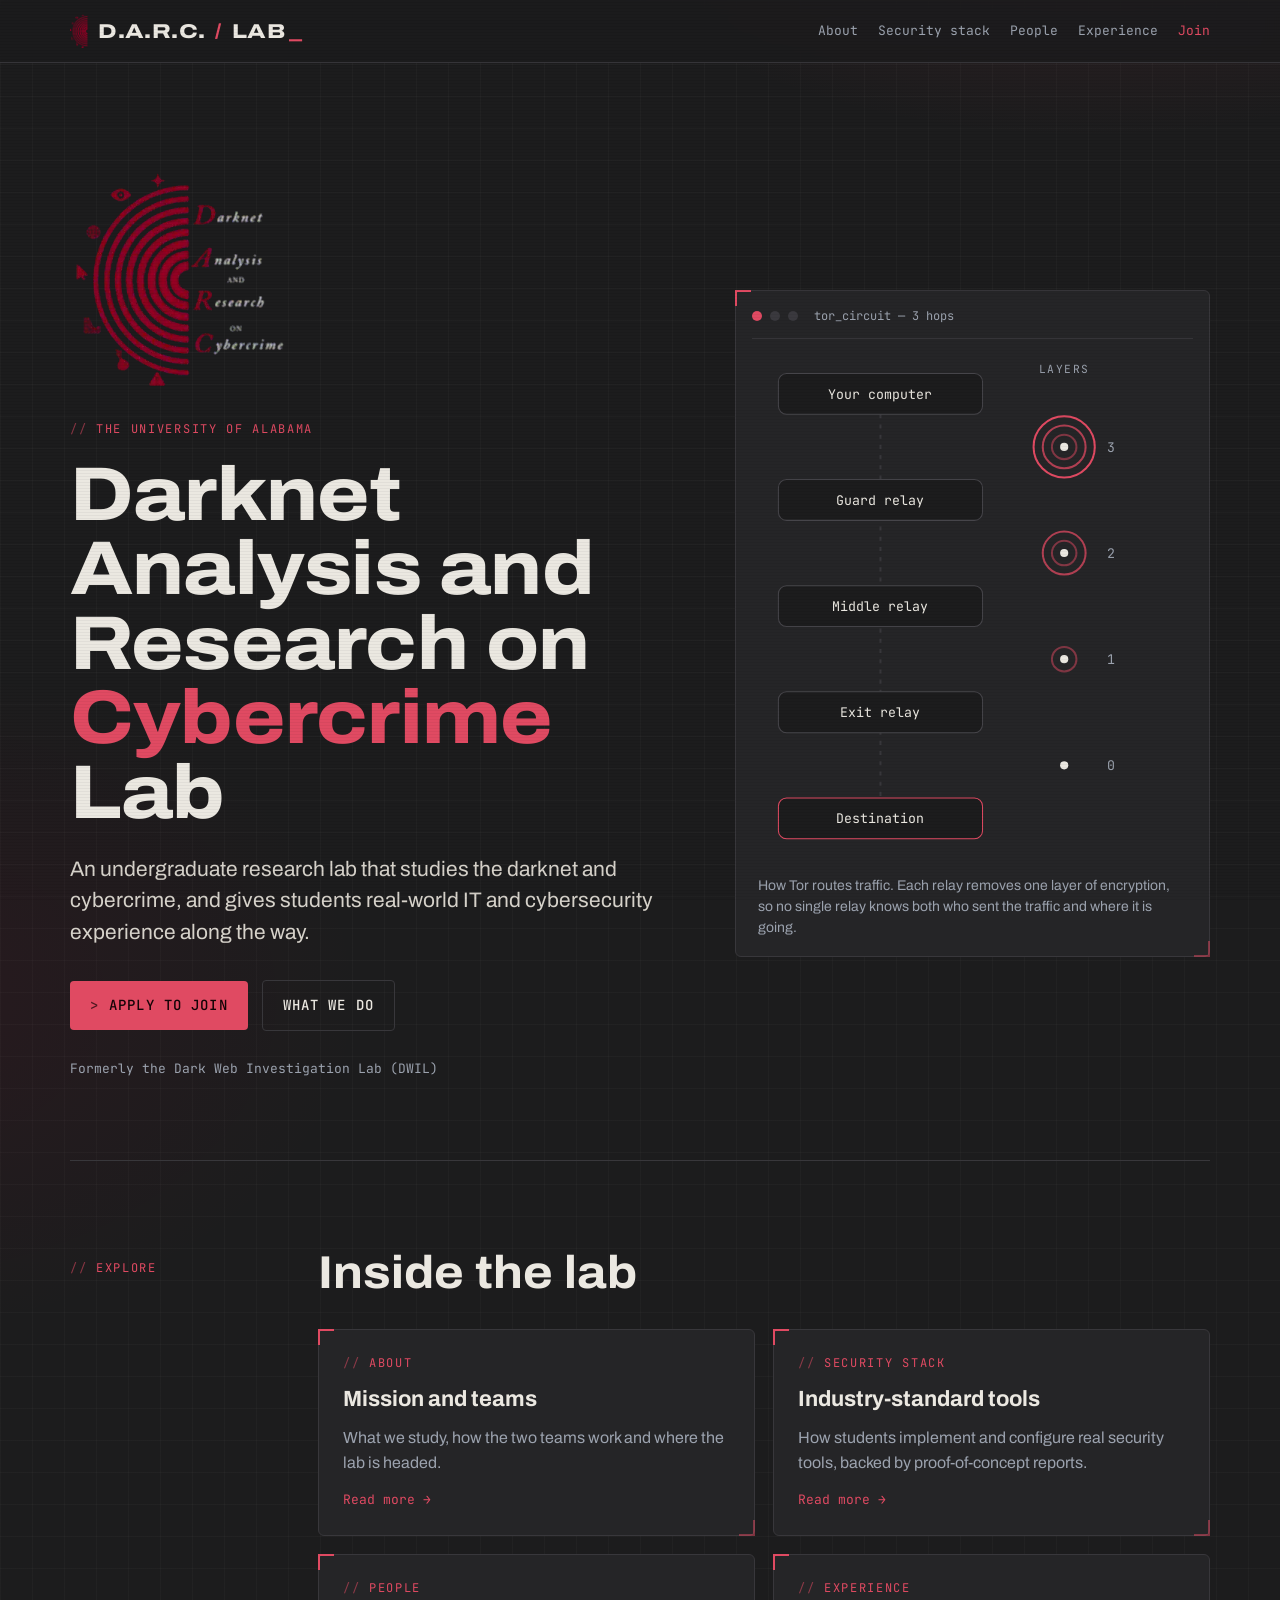
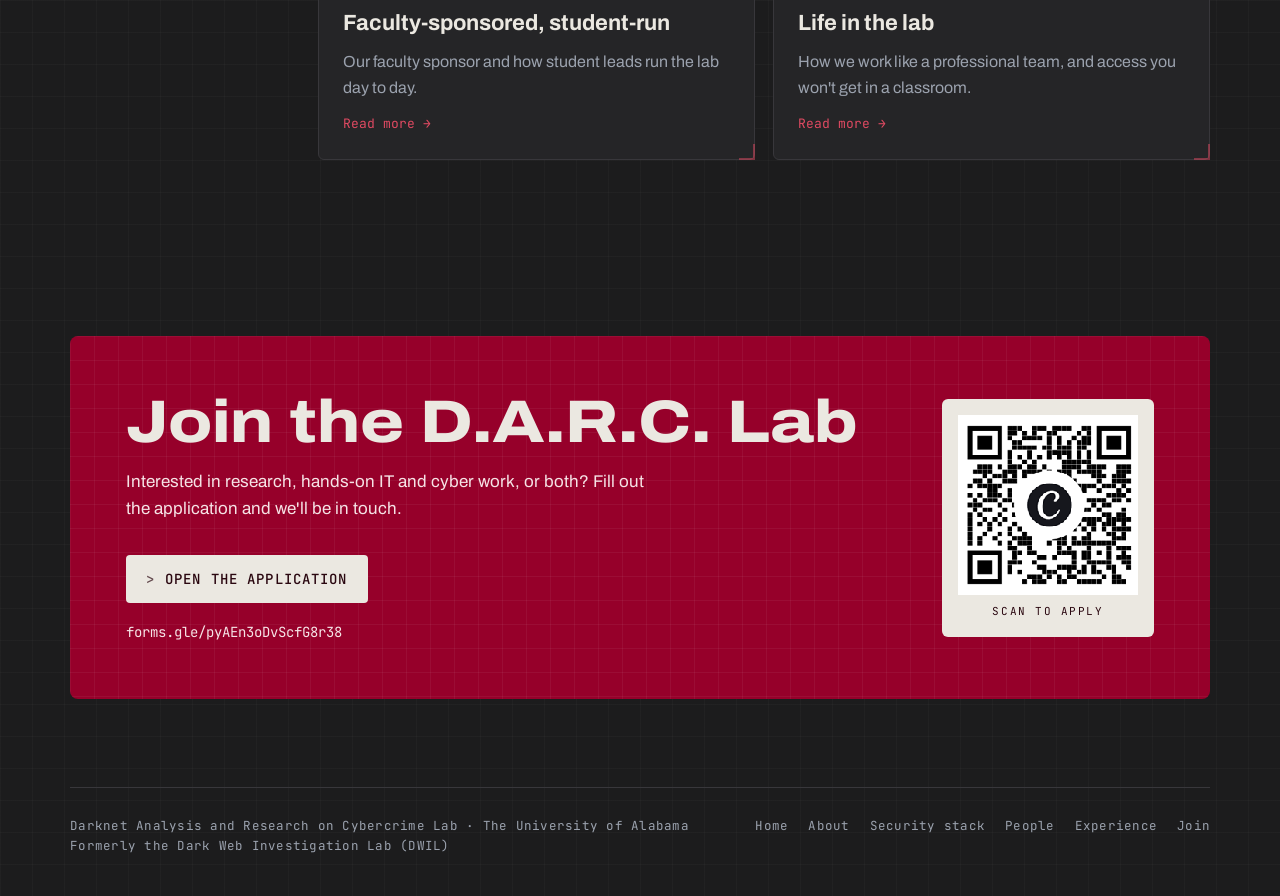
==== commit 5c86e67d: "Terminal-style visual pass: grid, prompts, HUD corners, decrypt titles Co-Authored-By: Claude Opus 5" ====
--- a/index.html
+++ b/index.html
@@ -14,6 +14,7 @@
 <link rel="preconnect" href="https://fonts.gstatic.com" crossorigin>
 <link rel="stylesheet" href="https://fonts.googleapis.com/css2?family=Archivo:wdth,wght@62..125,300..800&family=JetBrains+Mono:wght@400;500&display=swap">
 <link rel="stylesheet" href="assets/site.css">
+<script src="assets/site.js" defer></script>
 </head>
 <body>
 <header class="top">
@@ -37,7 +38,7 @@
         <img class="hero-logo" src="assets/darc-logo-animated.webp" alt="D.A.R.C. Lab logo: Darknet Analysis and Research on Cybercrime" width="293" height="300">
       </picture>
       <p class="tag">The University of Alabama</p>
-      <h1>Darknet Analysis and Research on <em>Cybercrime</em> Lab</h1>
+      <h1 data-scramble>Darknet Analysis and Research on <em>Cybercrime</em> Lab</h1>
       <p class="lede">An undergraduate research lab that studies the darknet and cybercrime, and gives students real-world IT and cybersecurity experience along the way.</p>
       <div class="actions">
         <a class="btn" href="join.html">Apply to join</a>
@@ -47,6 +48,7 @@
     </div>
 
     <figure class="circuit" style="margin:0">
+      <div class="term-bar" aria-hidden="true"><i></i><i></i><i></i><span>tor_circuit — 3 hops</span></div>
       <svg viewBox="0 0 420 500" role="img" aria-label="Diagram of a Tor circuit: traffic leaves your computer wrapped in three layers of encryption, and the guard, middle and exit relays each remove one layer before it reaches the destination.">
         <line x1="120" y1="40" x2="120" y2="456" stroke="#38373b" stroke-width="2" stroke-dasharray="4 6"/>
         <circle class="travel" cx="120" cy="40" r="5" fill="#e04a62"/>
--- a/assets/site.css
+++ b/assets/site.css
@@ -194,3 +194,92 @@
 footer nav a:hover { color: var(--fg); }
 @media (max-width: 600px) { .explore { grid-template-columns: minmax(0, 1fr); } }
 @media (prefers-reduced-motion: reduce) { .explore a, .btn { transition: none; } .explore a:hover, .btn:hover { transform: none; } }
+
+/* ==== Terminal / ops-center styling ==== */
+:root {
+  --grid: rgba(235, 232, 225, .028);
+  --glow: rgba(224, 74, 98, .16);
+  --radius: 6px;
+}
+body {
+  background:
+    radial-gradient(900px 520px at 85% -8%, var(--glow), transparent 65%),
+    radial-gradient(700px 480px at -10% 40%, rgba(150, 0, 42, .10), transparent 70%),
+    linear-gradient(var(--grid) 1px, transparent 1px) 0 0 / 32px 32px,
+    linear-gradient(90deg, var(--grid) 1px, transparent 1px) 0 0 / 32px 32px,
+    var(--ink);
+}
+body::after {
+  content: ""; position: fixed; inset: 0; pointer-events: none; z-index: 50;
+  background: repeating-linear-gradient(0deg, rgba(0, 0, 0, .18) 0 1px, transparent 1px 3px);
+  opacity: .22;
+}
+::selection { background: var(--crimson); color: #140306; }
+
+/* labels read like code comments */
+.tag::before { content: "// "; opacity: .55; }
+.role::before, .kind::before { content: "> "; opacity: .6; }
+
+/* wordmark cursor */
+.mark::after { content: "_"; color: var(--crimson); margin-left: -6px; animation: blink 1.1s steps(1) infinite; }
+@keyframes blink { 50% { opacity: 0; } }
+
+/* nav: current page shown as a prompt */
+.nav a { transition: color .15s ease; }
+.nav a[aria-current="page"] { text-decoration: none; color: var(--fg); }
+.nav a[aria-current="page"]::before { content: "> "; color: var(--crimson); }
+
+/* buttons: sharp, monospaced, glow on hover */
+.btn {
+  border-radius: 4px; font-family: var(--mono); font-size: 14px; font-weight: 500;
+  text-transform: uppercase; letter-spacing: .08em; padding: 13px 20px;
+  transition: transform .15s ease, box-shadow .2s ease;
+}
+.btn:not(.ghost)::before { content: ">"; opacity: .7; }
+.btn:hover { box-shadow: 0 0 0 1px var(--crimson), 0 0 28px var(--glow); }
+.btn.ghost:hover { border-color: var(--crimson); }
+
+/* sharper panels with HUD corner brackets */
+.circuit, .team, .tool, .stack article, .explore a, .past li, .ccap > div, .cta-strip, .path { border-radius: var(--radius); }
+.sponsor img { border-radius: var(--radius); filter: grayscale(.25) contrast(1.05); }
+.join { border-radius: 8px; position: relative; overflow: hidden;
+  background:
+    linear-gradient(rgba(255,255,255,.05) 1px, transparent 1px) 0 0 / 24px 24px,
+    linear-gradient(90deg, rgba(255,255,255,.05) 1px, transparent 1px) 0 0 / 24px 24px,
+    var(--crimson-deep); }
+.qr { border-radius: 6px; }
+.report { border-radius: 4px; }
+.team, .tool, .stack article, .explore a, .circuit { position: relative; }
+.team::before, .tool::before, .stack article::before, .explore a::before, .circuit::before,
+.team::after, .tool::after, .stack article::after, .explore a::after, .circuit::after {
+  content: ""; position: absolute; width: 14px; height: 14px; pointer-events: none; transition: width .2s ease, height .2s ease;
+}
+.team::before, .tool::before, .stack article::before, .explore a::before, .circuit::before { top: -1px; left: -1px; border-top: 2px solid var(--crimson); border-left: 2px solid var(--crimson); }
+.team::after, .tool::after, .stack article::after, .explore a::after, .circuit::after { bottom: -1px; right: -1px; border-bottom: 2px solid var(--crimson); border-right: 2px solid var(--crimson); opacity: .5; }
+.team:hover::before, .tool:hover::before, .stack article:hover::before, .explore a:hover::before,
+.team:hover::after, .tool:hover::after, .stack article:hover::after, .explore a:hover::after { width: 28px; height: 28px; opacity: 1; }
+.team, .tool, .stack article, .explore a { transition: border-color .2s ease, box-shadow .2s ease, transform .15s ease; }
+.team:hover, .tool:hover, .stack article:hover, .explore a:hover { border-color: #4a3a40; box-shadow: 0 0 32px rgba(224, 74, 98, .08); }
+.explore .go::after { content: ""; }
+
+/* terminal window chrome on the Tor diagram */
+.term-bar { display: flex; align-items: center; gap: 8px; margin: -6px -6px 14px; padding-bottom: 12px; border-bottom: 1px solid var(--line); font-family: var(--mono); font-size: 12px; color: var(--muted); }
+.term-bar i { width: 10px; height: 10px; border-radius: 50%; background: #3a393e; display: inline-block; }
+.term-bar i:first-child { background: var(--crimson); }
+.term-bar span { margin-left: 8px; }
+
+/* page headers as a shell prompt */
+.prompt { font-family: var(--mono); font-size: 14px; color: var(--muted); letter-spacing: .02em; }
+.prompt .u { color: var(--crimson); }
+.prompt .p { color: #7fa7d9; }
+.prompt .c { color: var(--fg); }
+.cursor { display: inline-block; width: .6em; height: 1.1em; margin-left: 4px; vertical-align: -0.2em; background: var(--crimson); animation: blink 1.1s steps(1) infinite; }
+
+/* numbers and footer in mono */
+footer { font-family: var(--mono); font-size: 12.5px; letter-spacing: .02em; }
+.path li::before { content: "[0" counter(step) "]"; }
+
+@media (prefers-reduced-motion: reduce) {
+  .mark::after, .cursor { animation: none; }
+  .btn, .team, .tool, .stack article, .explore a { transition: none; }
+}
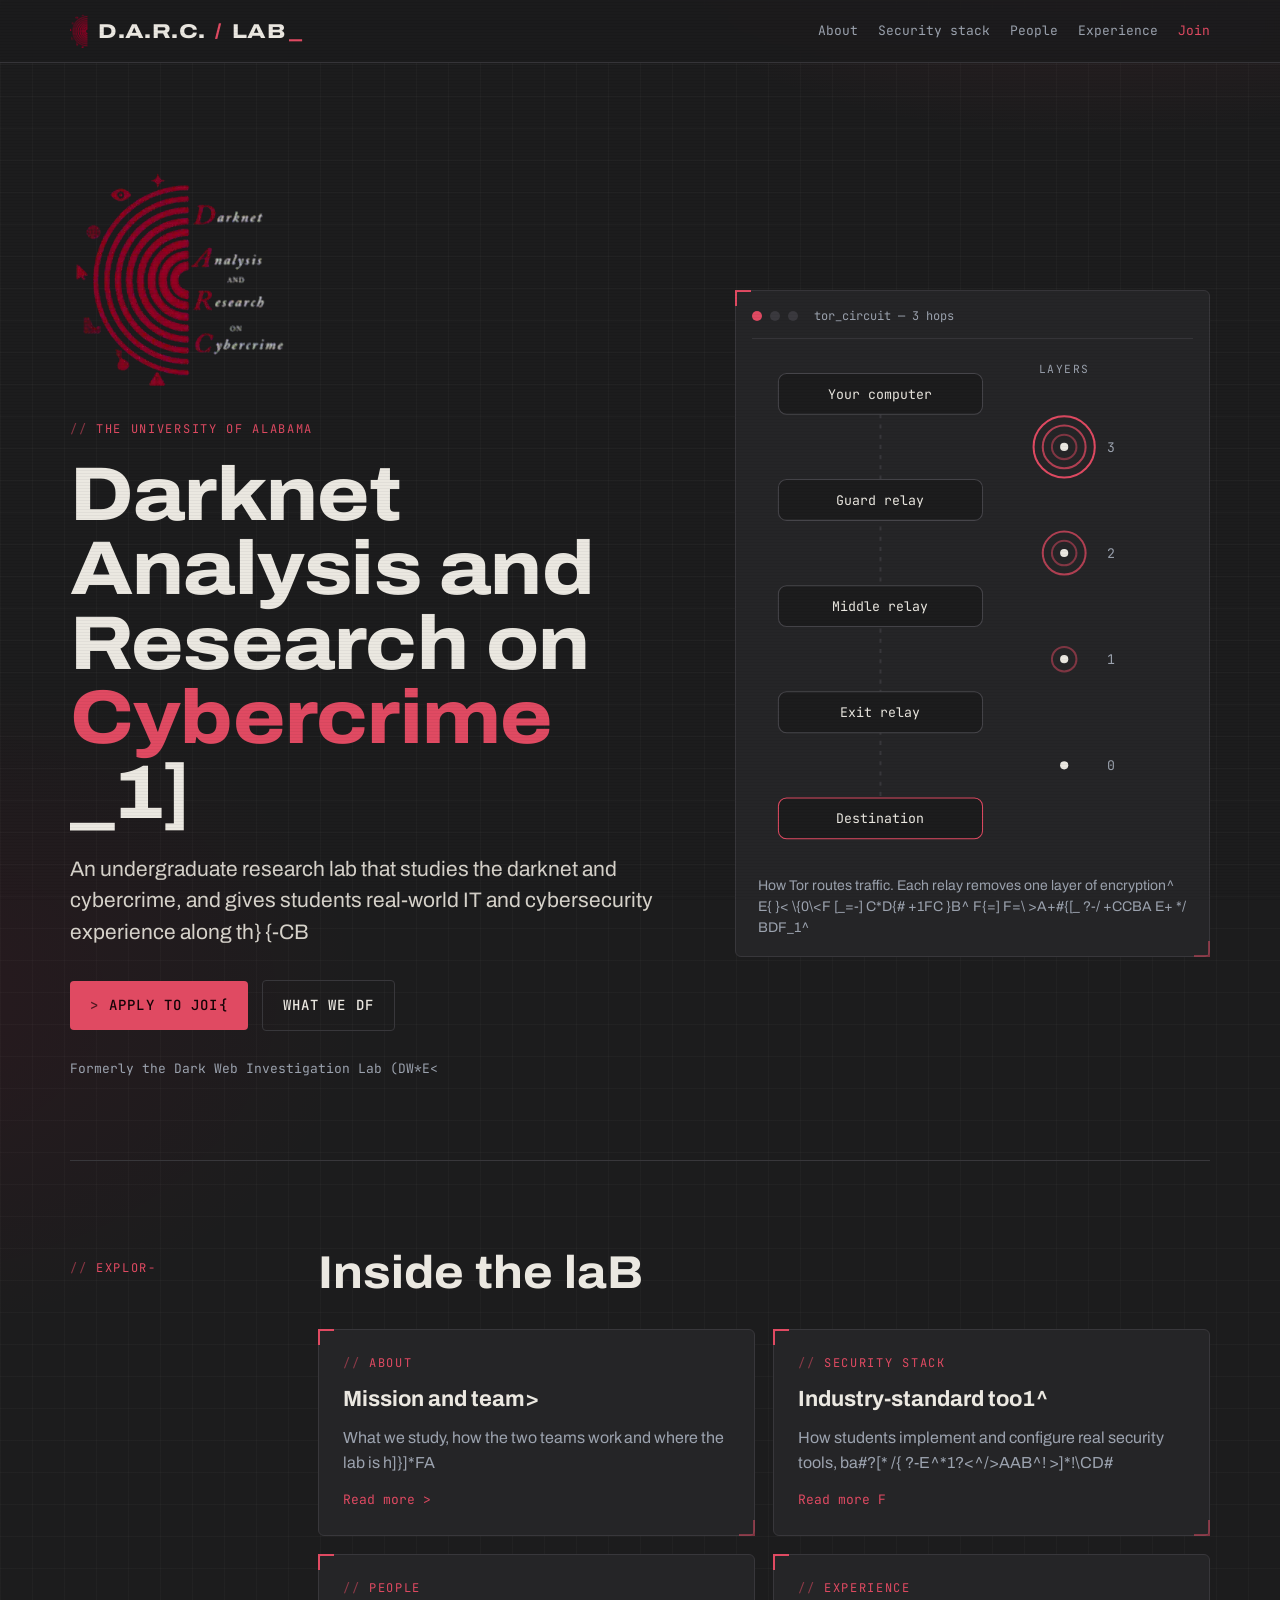
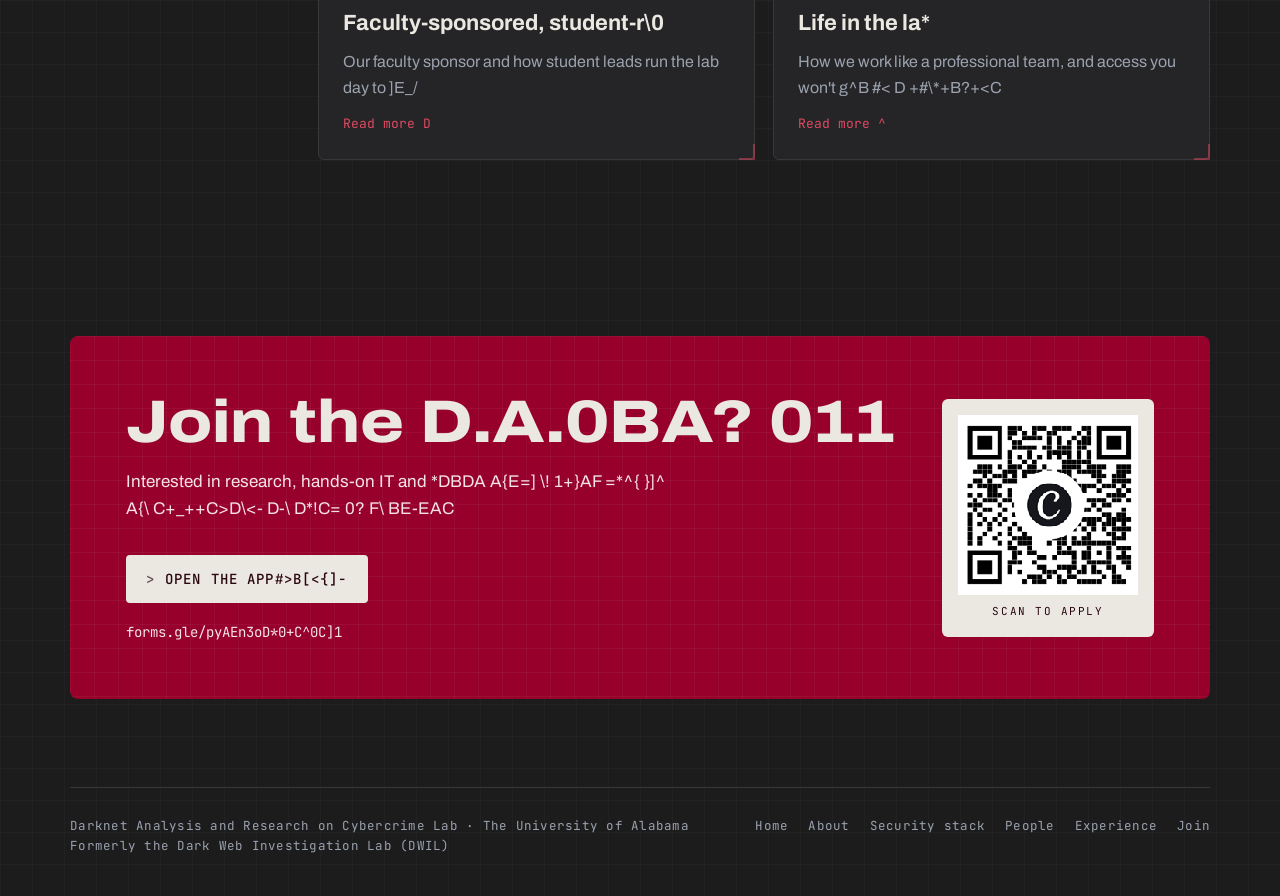
==== commit da4273c1: "Fix security page layout and bust stylesheet cache Co-Authored-By: Claude Opus 5.5 <noreply@anthropi" ====
--- a/index.html
+++ b/index.html
@@ -13,8 +13,8 @@
 <link rel="preconnect" href="https://fonts.googleapis.com">
 <link rel="preconnect" href="https://fonts.gstatic.com" crossorigin>
 <link rel="stylesheet" href="https://fonts.googleapis.com/css2?family=Archivo:wdth,wght@62..125,300..800&family=JetBrains+Mono:wght@400;500&display=swap">
-<link rel="stylesheet" href="assets/site.css">
-<script src="assets/site.js" defer></script>
+<link rel="stylesheet" href="assets/site.css?v=2">
+<script src="assets/site.js?v=2" defer></script>
 </head>
 <body>
 <header class="top">
--- a/assets/site.css
+++ b/assets/site.css
@@ -283,3 +283,60 @@
   .mark::after, .cursor { animation: none; }
   .btn, .team, .tool, .stack article, .explore a { transition: none; }
 }
+
+/* ==== Capability cards ==== */
+.caps { margin-top: 28px; }
+.caps h3 { font-size: 23px; line-height: 1.2; }
+
+/* ==== Capability cards as links ==== */
+.cap { cursor: pointer; }
+.cap h3 a { text-decoration: none; color: inherit; }
+.cap h3 a::after { content: ""; position: absolute; inset: 0; z-index: 1; }
+.cap h3 a:focus-visible { outline: none; }
+.cap:focus-within { outline: 2px solid var(--crimson); outline-offset: 3px; }
+.cap .go { font-family: var(--mono); font-size: 13px; color: var(--crimson); margin-top: auto; padding-top: 8px; }
+.cap:hover .go { text-decoration: underline; text-underline-offset: 4px; }
+
+/* ==== Capability explainer pages ==== */
+.crumbs { font-family: var(--mono); font-size: 13px; color: var(--muted); margin-top: 18px; }
+.crumbs a { color: var(--crimson); text-decoration: none; }
+.crumbs a:hover { text-decoration: underline; }
+.crumbs span { margin-inline: 6px; opacity: .6; }
+.page-head .crumbs + h1 { margin-top: 10px; }
+.what { display: grid; gap: 16px; }
+.flow { list-style: none; counter-reset: step; padding: 0; margin: 0; display: grid; grid-template-columns: repeat(5, minmax(0, 1fr)); border: 1px solid var(--line); border-radius: var(--radius); overflow: hidden; }
+.flow li { counter-increment: step; padding: 22px 20px 24px; border-left: 1px solid var(--line); position: relative; }
+.flow li:first-child { border-left: none; }
+.flow li::before { content: "[0" counter(step) "]"; display: block; font-family: var(--mono); font-size: 13px; color: var(--crimson); margin-bottom: 10px; }
+.flow li:not(:last-child)::after { content: "→"; position: absolute; right: -9px; top: 20px; font-family: var(--mono); font-size: 14px; color: var(--crimson); background: var(--ink); padding: 0 2px; z-index: 1; }
+.flow b { display: block; font-size: 18px; font-weight: 680; margin-bottom: 6px; }
+.flow span { color: var(--muted); font-size: 15px; line-height: 1.5; }
+.examples h3 { font-size: 21px; line-height: 1.25; }
+.examples .kind { color: var(--muted); }
+.toolbox { display: grid; grid-template-columns: minmax(0, 1fr) minmax(0, 1.3fr); gap: 40px; }
+.sub { font-size: 20px; font-weight: 680; margin-bottom: 14px; }
+.chips { list-style: none; padding: 0; margin: 0; display: flex; flex-wrap: wrap; gap: 10px; }
+.chips li { font-family: var(--mono); font-size: 14px; border: 1px solid var(--line); background: var(--panel); border-radius: 3px; padding: 7px 12px; }
+.note { font-size: 14px; color: var(--muted); margin-top: 14px; }
+.terms { margin: 0; display: grid; gap: 0; border-top: 1px solid var(--line); }
+.terms div { display: grid; grid-template-columns: 170px minmax(0, 1fr); gap: 16px; padding: 12px 0; border-bottom: 1px solid var(--line); }
+.terms dt { font-family: var(--mono); font-size: 14px; color: var(--crimson); }
+.terms dd { margin: 0; color: #d6d2ca; font-size: 15.5px; }
+.pager { display: grid; grid-template-columns: 1fr 1fr; gap: 18px; margin-top: clamp(40px, 6vw, 64px); }
+.pager a { display: flex; flex-direction: column; gap: 4px; padding: 18px 22px; border: 1px solid var(--line); border-radius: var(--radius); background: var(--panel); text-decoration: none; transition: border-color .2s ease; }
+.pager a:hover { border-color: var(--crimson); }
+.pager a.next { text-align: right; }
+.pager span { font-family: var(--mono); font-size: 12px; letter-spacing: .1em; text-transform: uppercase; color: var(--crimson); }
+.pager b { font-size: 18px; font-weight: 650; }
+@media (max-width: 900px) {
+  .flow { grid-template-columns: minmax(0, 1fr); }
+  .flow li { border-left: none; }
+  .flow li + li { border-top: 1px solid var(--line); }
+  .flow li:not(:last-child)::after { content: "↓"; right: auto; left: 20px; top: auto; bottom: -11px; }
+  .toolbox { grid-template-columns: minmax(0, 1fr); }
+}
+@media (max-width: 600px) {
+  .terms div { grid-template-columns: minmax(0, 1fr); gap: 4px; }
+  .pager { grid-template-columns: minmax(0, 1fr); }
+  .pager a.next { text-align: left; }
+}
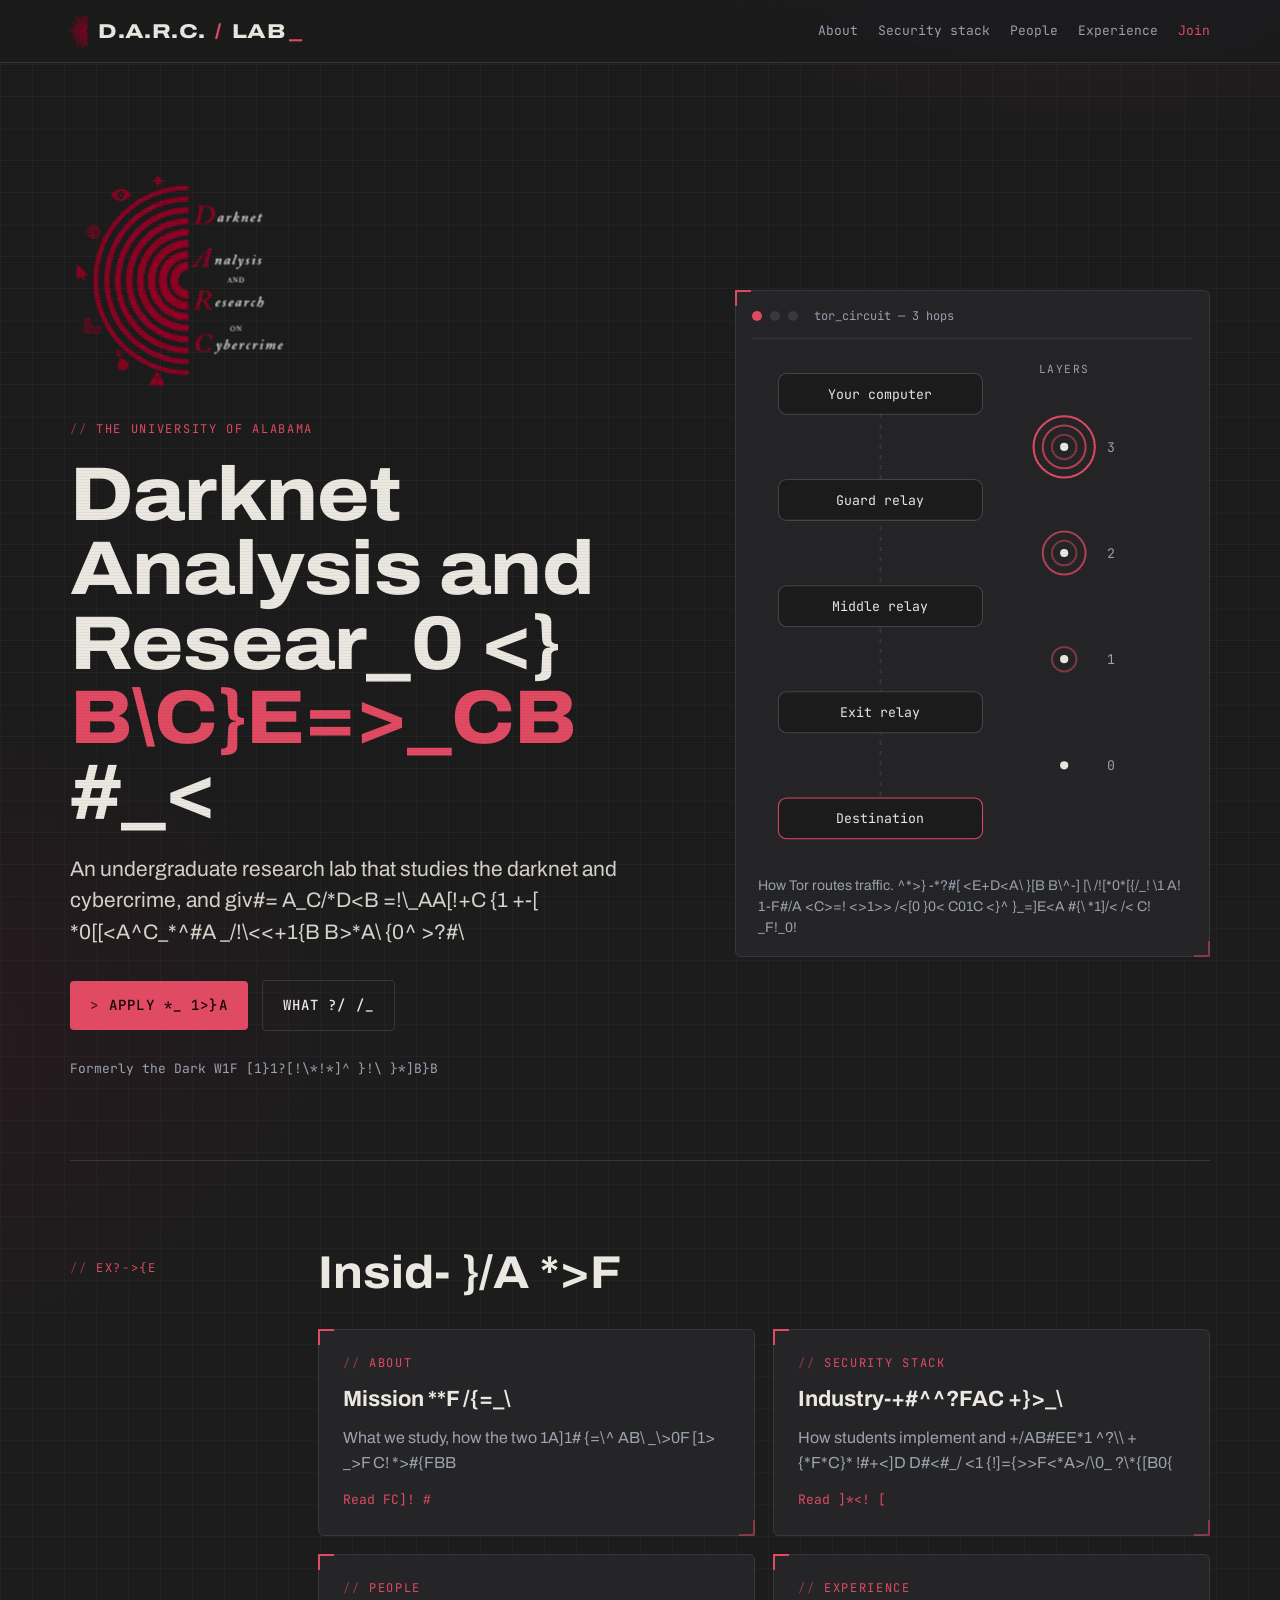
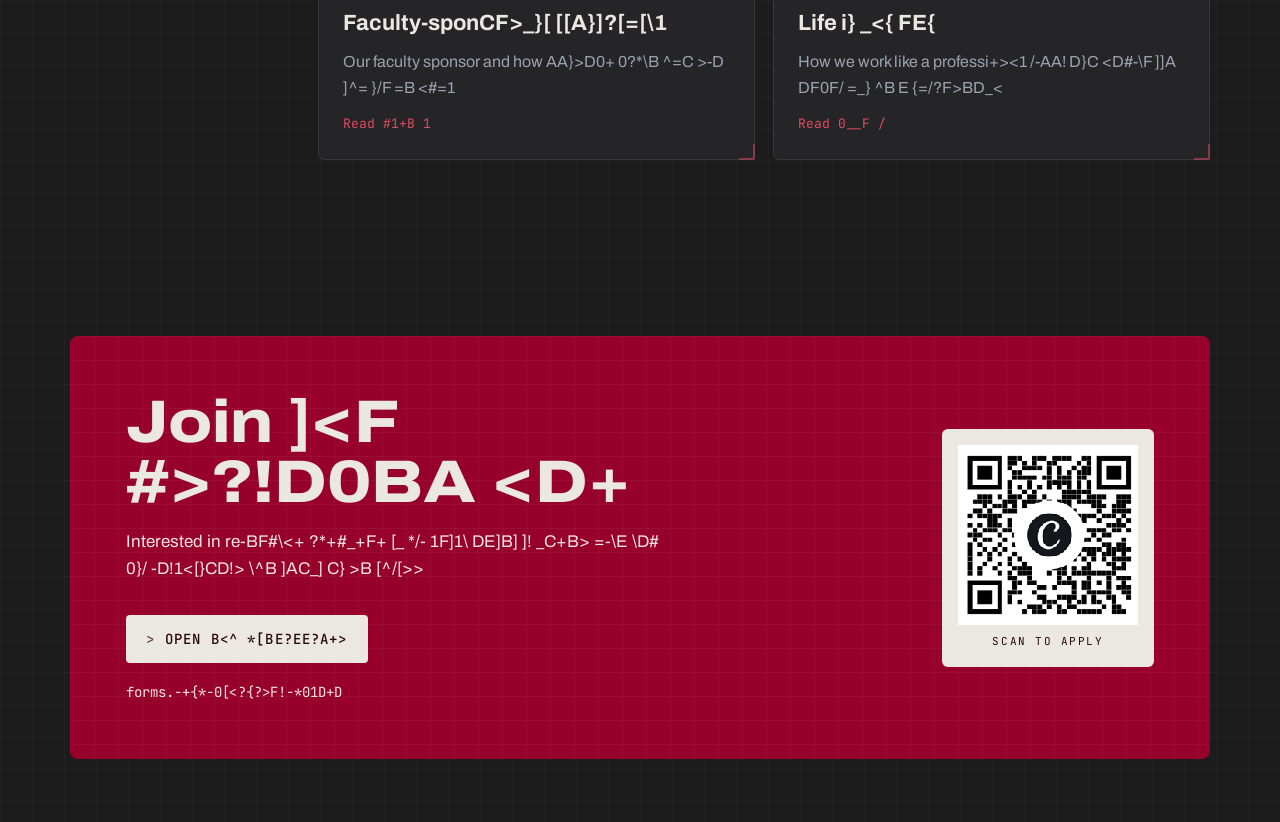
==== commit c341bf1d: "Join page: faculty sponsor contact card Co-Authored-By: Claude Opus 5.5 <noreply@anthropic.com> Clau" ====
--- a/index.html
+++ b/index.html
@@ -13,8 +13,8 @@
 <link rel="preconnect" href="https://fonts.googleapis.com">
 <link rel="preconnect" href="https://fonts.gstatic.com" crossorigin>
 <link rel="stylesheet" href="https://fonts.googleapis.com/css2?family=Archivo:wdth,wght@62..125,300..800&family=JetBrains+Mono:wght@400;500&display=swap">
-<link rel="stylesheet" href="assets/site.css?v=2">
-<script src="assets/site.js?v=2" defer></script>
+<link rel="stylesheet" href="assets/site.css?v=3">
+<script src="assets/site.js?v=3" defer></script>
 </head>
 <body>
 <header class="top">
--- a/assets/site.css
+++ b/assets/site.css
@@ -340,3 +340,17 @@
   .pager { grid-template-columns: minmax(0, 1fr); }
   .pager a.next { text-align: left; }
 }
+
+/* ==== Contact card (join page) ==== */
+.contact { display: grid; grid-template-columns: 160px minmax(0, 1fr); gap: 28px; align-items: start; margin-top: 28px; background: var(--panel); border: 1px solid var(--line); border-radius: var(--radius); padding: 28px; max-width: 760px; position: relative; }
+.contact::before { content: ""; position: absolute; top: -1px; left: -1px; width: 14px; height: 14px; border-top: 2px solid var(--crimson); border-left: 2px solid var(--crimson); }
+.contact img { width: 100%; height: auto; aspect-ratio: 1; object-fit: cover; border-radius: 4px; filter: grayscale(.25) contrast(1.05); }
+.contact-body h3 { font-size: 26px; font-weight: 720; margin-bottom: 6px; }
+.contact-body .muted { font-size: 15.5px; }
+.contact-list { margin: 18px 0 0; border-top: 1px solid var(--line); }
+.contact-list div { display: grid; grid-template-columns: 90px minmax(0, 1fr); gap: 12px; padding: 10px 0; border-bottom: 1px solid var(--line); }
+.contact-list dt { font-family: var(--mono); font-size: 13px; letter-spacing: .08em; text-transform: uppercase; color: var(--crimson); padding-top: 2px; }
+.contact-list dd { margin: 0; overflow-wrap: anywhere; }
+.contact-list a { color: var(--fg); text-decoration-color: var(--crimson); text-underline-offset: 4px; }
+.contact-list a:hover { color: var(--crimson); }
+@media (max-width: 600px) { .contact { grid-template-columns: minmax(0, 1fr); } .contact img { max-width: 140px; } .contact-list div { grid-template-columns: minmax(0, 1fr); gap: 2px; } }
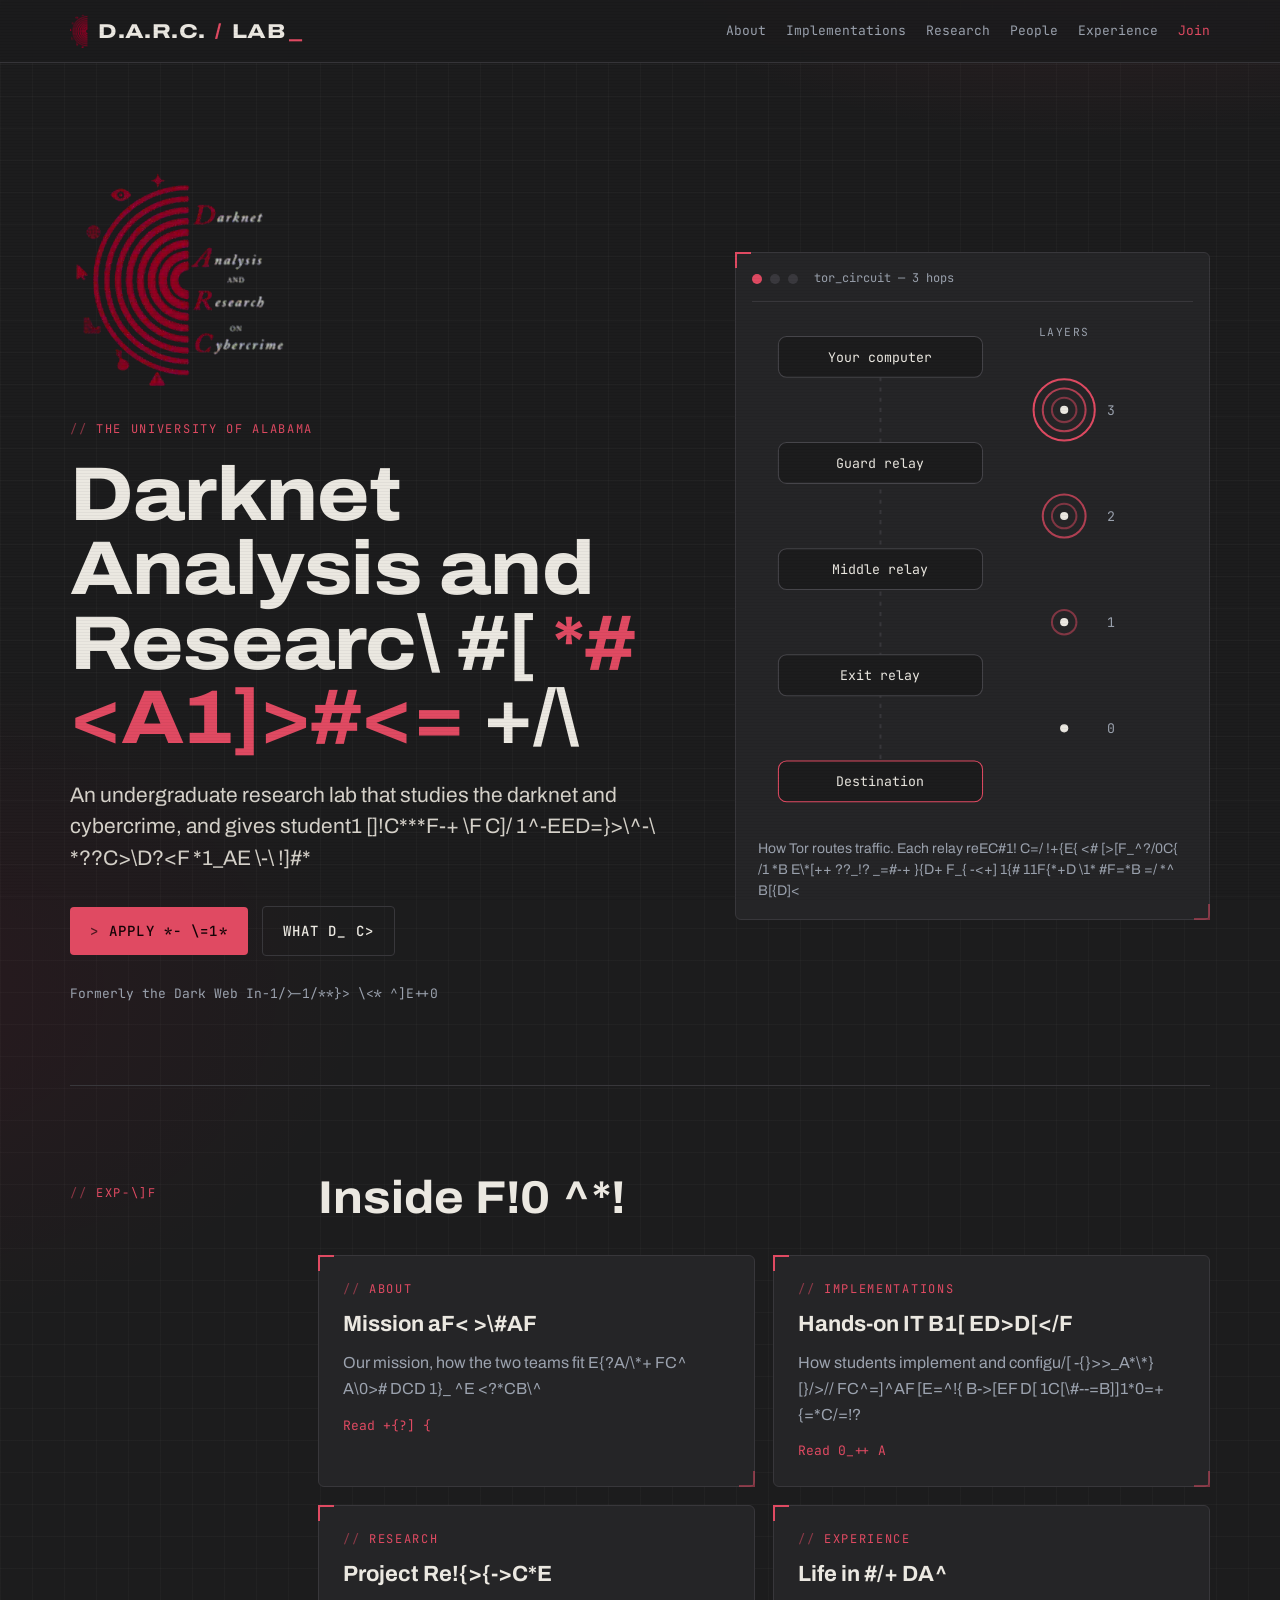
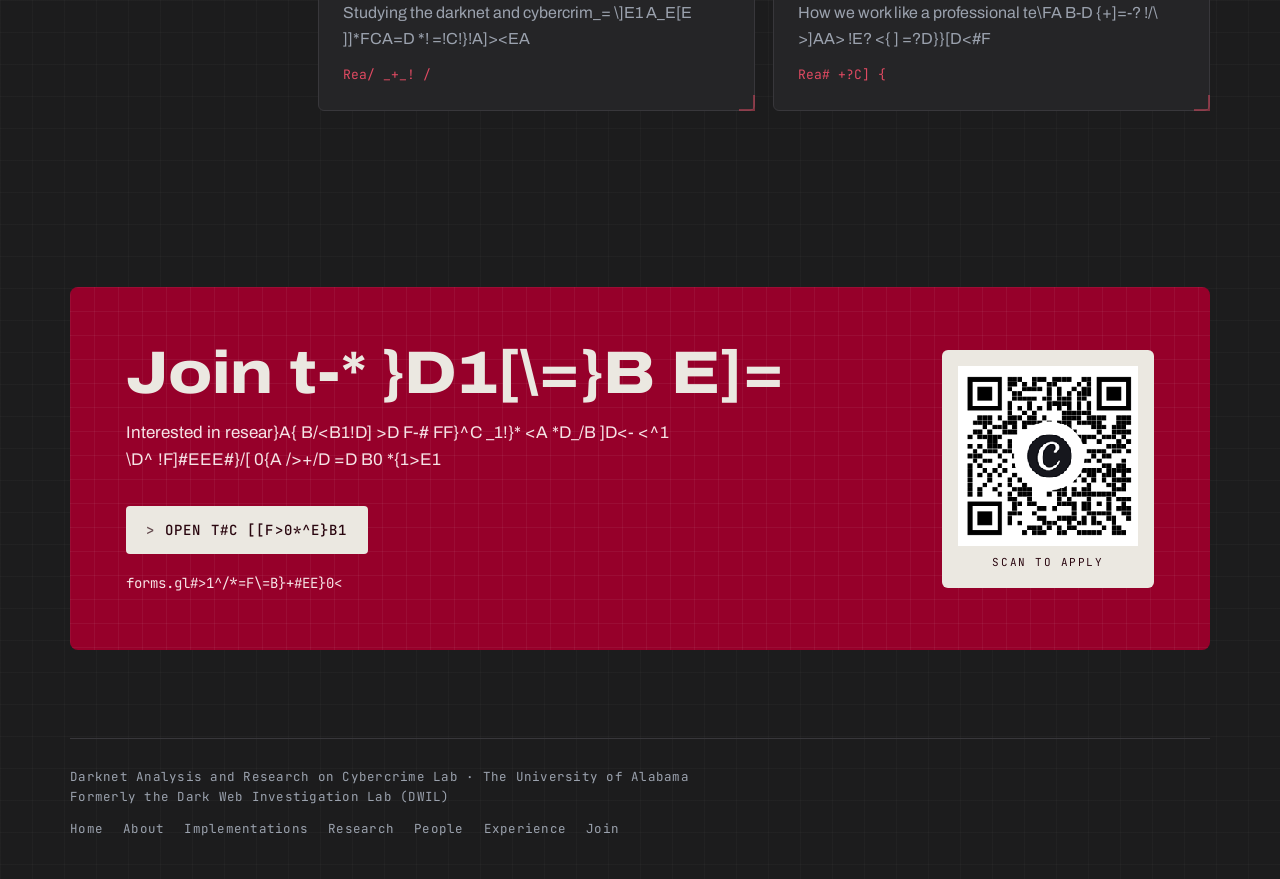
==== commit 01ce6bb9: "Add Implementations and Research team pages; move security stack to Implementations Co-Authored-By: " ====
--- a/index.html
+++ b/index.html
@@ -13,8 +13,8 @@
 <link rel="preconnect" href="https://fonts.googleapis.com">
 <link rel="preconnect" href="https://fonts.gstatic.com" crossorigin>
 <link rel="stylesheet" href="https://fonts.googleapis.com/css2?family=Archivo:wdth,wght@62..125,300..800&family=JetBrains+Mono:wght@400;500&display=swap">
-<link rel="stylesheet" href="assets/site.css?v=3">
-<script src="assets/site.js?v=3" defer></script>
+<link rel="stylesheet" href="assets/site.css?v=4">
+<script src="assets/site.js?v=4" defer></script>
 </head>
 <body>
 <header class="top">
@@ -22,7 +22,8 @@
     <a class="mark" href="index.html"><img src="assets/emblem.png" alt="" width="153" height="285">D.A.R.C.<span>/</span>LAB</a>
     <nav class="nav" aria-label="Site">
       <a href="about.html">About</a>
-      <a href="security.html">Security stack</a>
+      <a href="implementations.html">Implementations</a>
+      <a href="research.html">Research</a>
       <a href="people.html">People</a>
       <a href="experience.html">Experience</a>
       <a class="cta" href="join.html">Join</a>
@@ -75,9 +76,9 @@
     <div>
       <h2>Inside the lab</h2>
       <div class="explore">
-        <a href="about.html"><span class="tag">About</span><b>Mission and teams</b><span class="d">What we study, how the two teams work and where the lab is headed.</span><span class="go">Read more →</span></a>
-        <a href="security.html"><span class="tag">Security stack</span><b>Industry-standard tools</b><span class="d">How students implement and configure real security tools, backed by proof-of-concept reports.</span><span class="go">Read more →</span></a>
-        <a href="people.html"><span class="tag">People</span><b>Faculty-sponsored, student-run</b><span class="d">Our faculty sponsor and how student leads run the lab day to day.</span><span class="go">Read more →</span></a>
+        <a href="about.html"><span class="tag">About</span><b>Mission and teams</b><span class="d">Our mission, how the two teams fit together and where the lab is headed.</span><span class="go">Read more →</span></a>
+        <a href="implementations.html"><span class="tag">Implementations</span><b>Hands-on IT and security</b><span class="d">How students implement and configure industry-standard security tools, backed by proof-of-concept reports.</span><span class="go">Read more →</span></a>
+        <a href="research.html"><span class="tag">Research</span><b>Project Researchers</b><span class="d">Studying the darknet and cybercrime, from first question to publication.</span><span class="go">Read more →</span></a>
         <a href="experience.html"><span class="tag">Experience</span><b>Life in the lab</b><span class="d">How we work like a professional team, and access you won't get in a classroom.</span><span class="go">Read more →</span></a>
       </div>
     </div>
@@ -99,7 +100,7 @@
   <footer>
     <span>Darknet Analysis and Research on Cybercrime Lab · The University of Alabama<br>Formerly the Dark Web Investigation Lab (DWIL)</span>
     <nav aria-label="Footer">
-      <a href="index.html">Home</a><a href="about.html">About</a><a href="security.html">Security stack</a><a href="people.html">People</a><a href="experience.html">Experience</a><a href="join.html">Join</a>
+      <a href="index.html">Home</a><a href="about.html">About</a><a href="implementations.html">Implementations</a><a href="research.html">Research</a><a href="people.html">People</a><a href="experience.html">Experience</a><a href="join.html">Join</a>
     </nav>
   </footer>
 </main>
--- a/assets/site.css
+++ b/assets/site.css
@@ -354,3 +354,13 @@
 .contact-list a { color: var(--fg); text-decoration-color: var(--crimson); text-underline-offset: 4px; }
 .contact-list a:hover { color: var(--crimson); }
 @media (max-width: 600px) { .contact { grid-template-columns: minmax(0, 1fr); } .contact img { max-width: 140px; } .contact-list div { grid-template-columns: minmax(0, 1fr); gap: 2px; } }
+
+/* ==== Team pages ==== */
+.flow4 { grid-template-columns: repeat(4, minmax(0, 1fr)); margin-top: 28px; }
+.team-link { display: flex; flex-direction: column; cursor: pointer; }
+.team-link h3 a { text-decoration: none; color: inherit; }
+.team-link h3 a::after { content: ""; position: absolute; inset: 0; z-index: 1; }
+.team-link h3 a:focus-visible { outline: none; }
+.team-link:focus-within { outline: 2px solid var(--crimson); outline-offset: 3px; }
+.team-link .go { font-family: var(--mono); font-size: 13px; color: var(--crimson); margin-top: auto; padding-top: 16px; }
+.team-link:hover .go { text-decoration: underline; text-underline-offset: 4px; }
